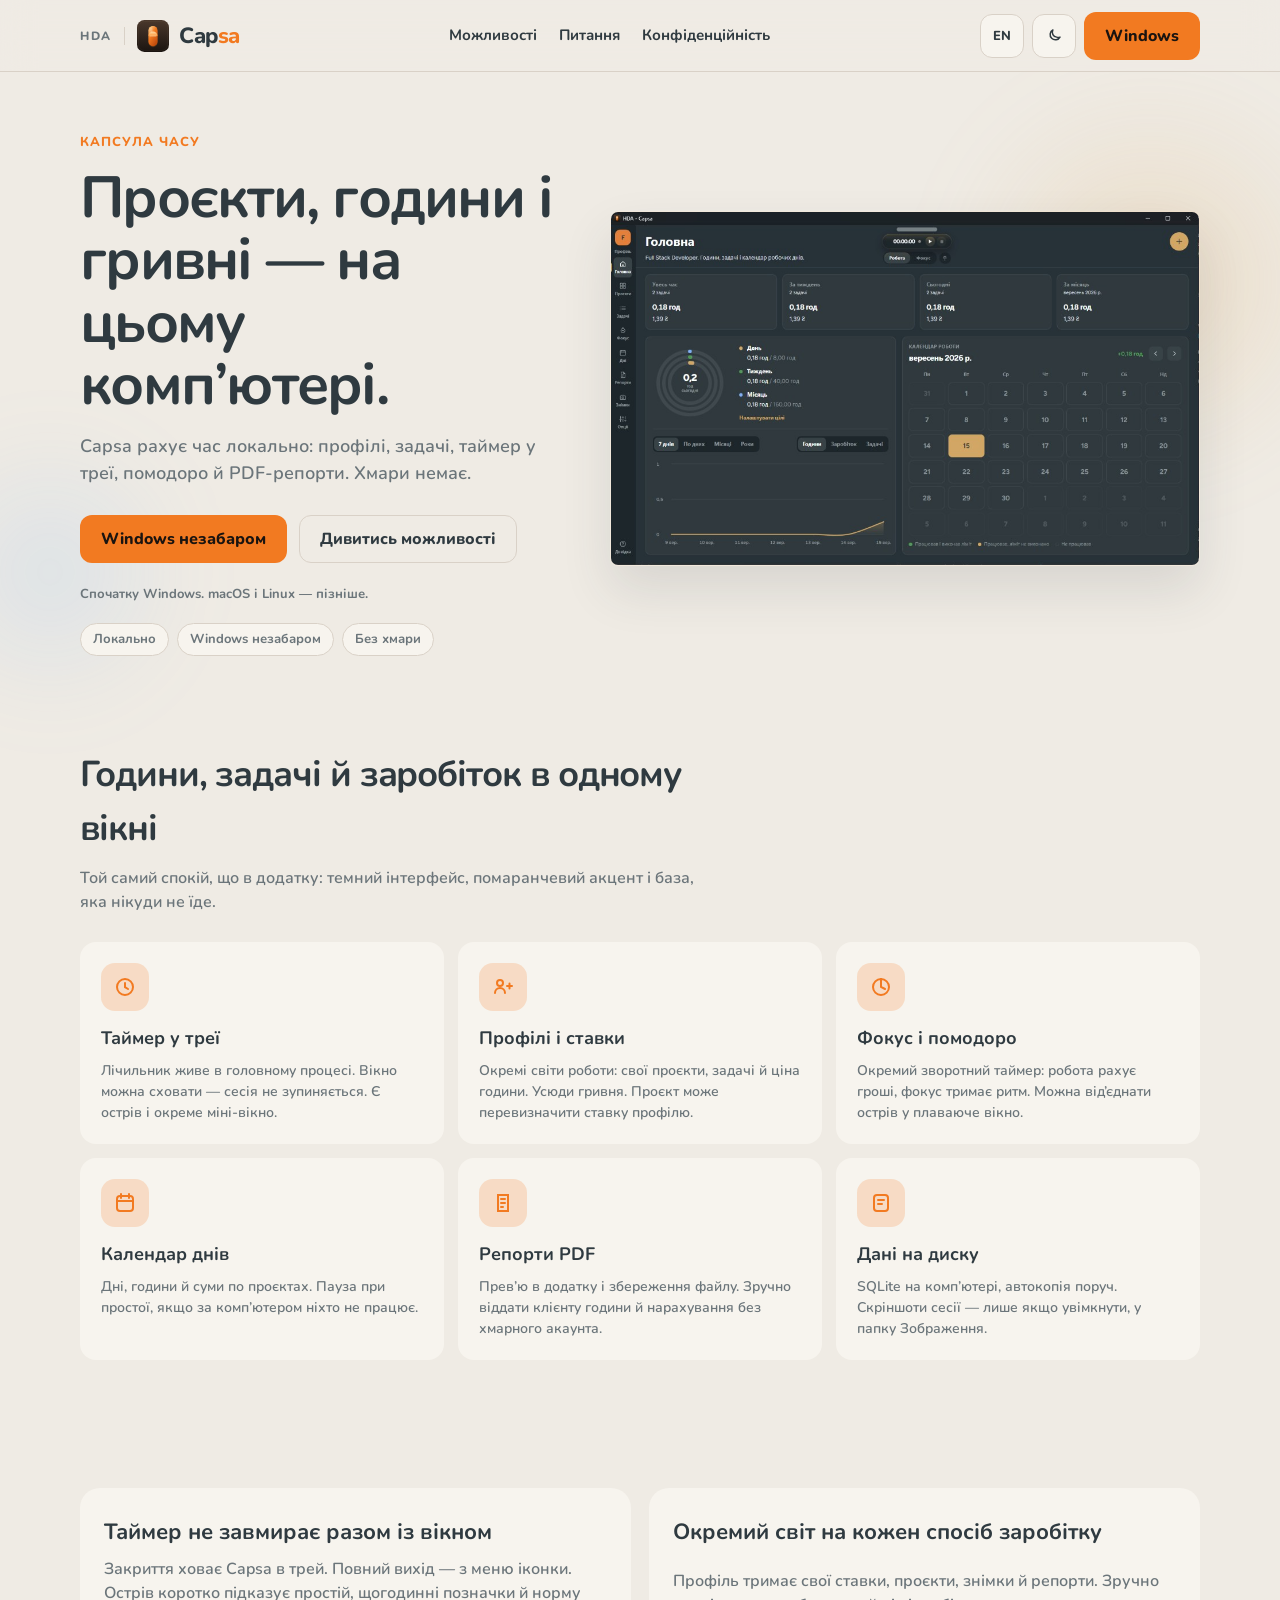
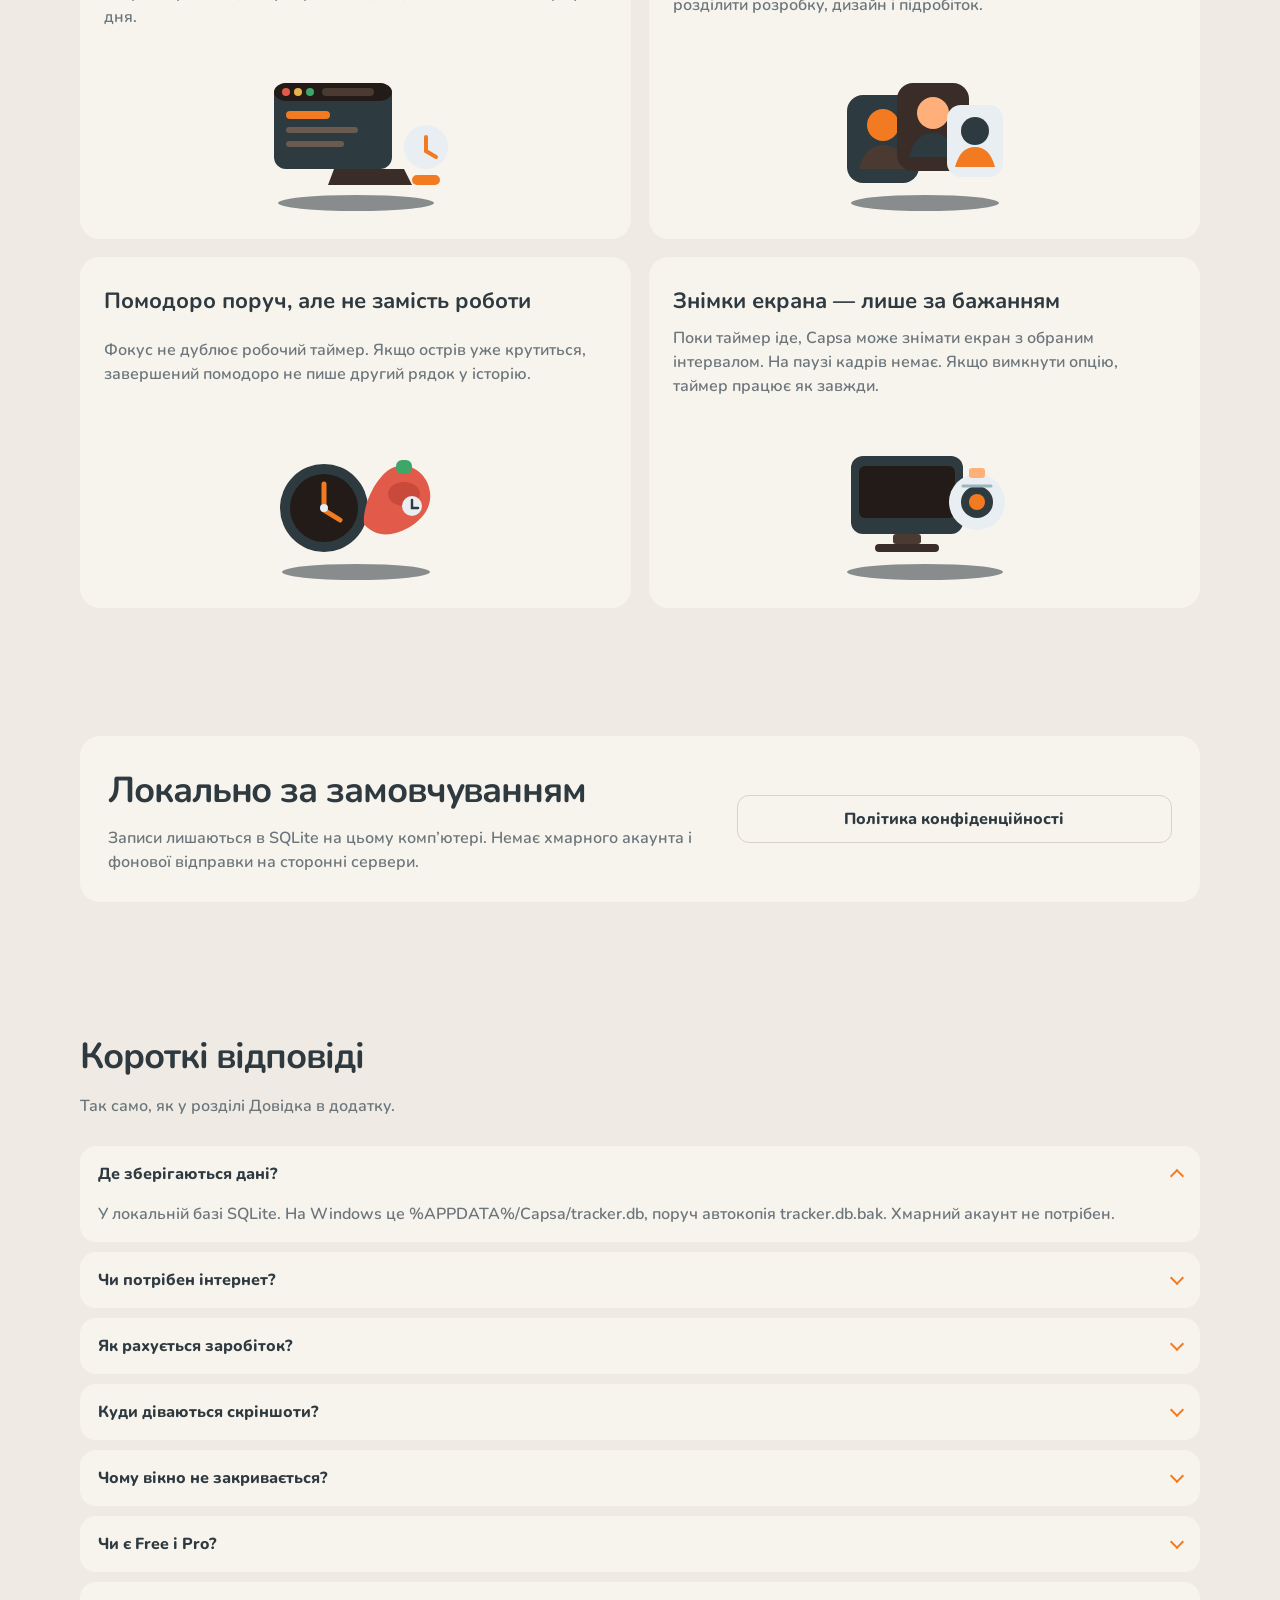
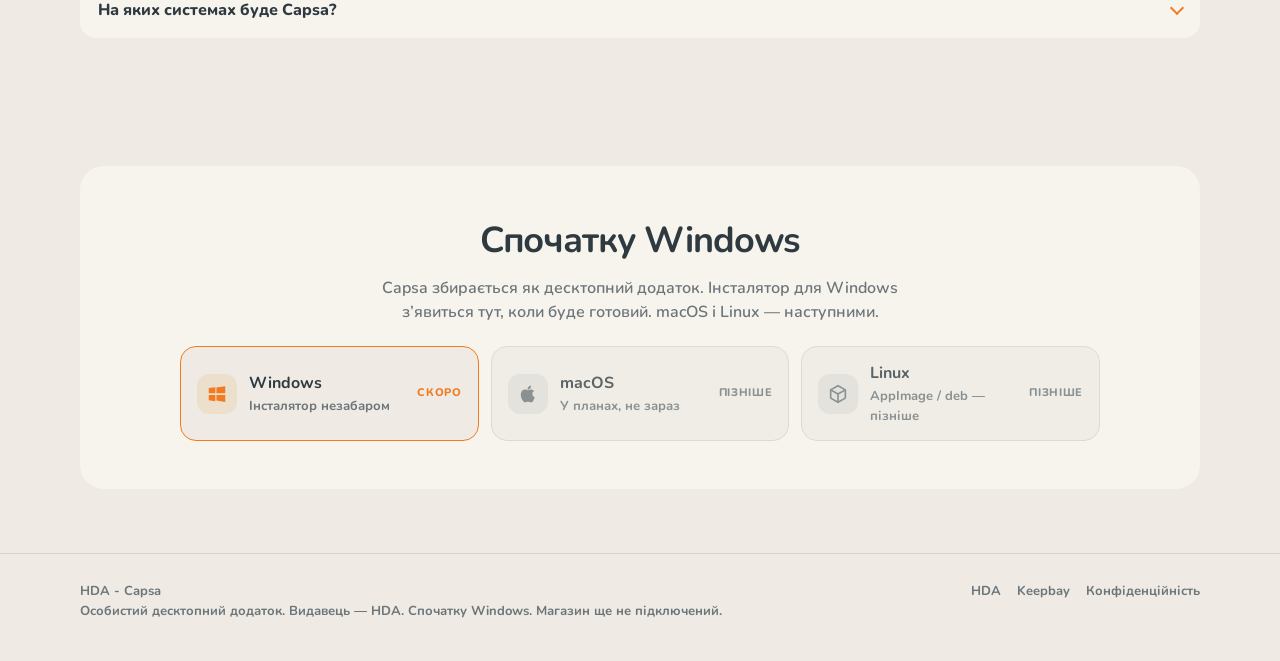
==== capsa/index.html @ 845931ef "first commit" ====
<!DOCTYPE html>
<html lang="uk" data-theme="dark">
  <head>
    <meta charset="utf-8" />
    <meta name="viewport" content="width=device-width, initial-scale=1" />
    <title>Capsa — капсула часу</title>
    <meta
      name="description"
      content="HDA - Capsa — локальний десктопний трекер проєктів, задач і заробітку. Дані лишаються на комп’ютері."
    />
    <meta name="theme-color" content="#253139" />
    <meta property="og:title" content="HDA - Capsa" />
    <meta
      property="og:description"
      content="Капсула часу: години, задачі й заробіток у гривнях. Без хмари."
    />
    <meta property="og:type" content="website" />
    <link rel="icon" href="../assets/capsa-mark.svg" type="image/svg+xml" />
    <link rel="preconnect" href="https://fonts.googleapis.com" />
    <link rel="preconnect" href="https://fonts.gstatic.com" crossorigin />
    <link
      href="https://fonts.googleapis.com/css2?family=Nunito:wght@600;700;800&display=swap"
      rel="stylesheet"
    />
    <link rel="stylesheet" href="../css/style.css" />
  </head>
  <body class="page-v2 page-capsa" data-page="capsa">
    <a class="skip" href="#main">Skip</a>
    <div class="parallax-scene" aria-hidden="true">
      <div class="orb orb-a" data-parallax="0.22"></div>
      <div class="orb orb-b" data-parallax="0.08"></div>
      <div class="orb orb-c" data-parallax="0.32"></div>
    </div>
    <header class="site-header">
      <div class="wrap header-inner">
        <div class="brand-stack">
          <a class="brand-home" href="../index.html">HDA</a>
          <a class="brand" href="index.html" aria-label="Capsa">
            <img src="../assets/capsa-mark.svg" alt="" />
            <span>Cap<span class="bay">sa</span></span>
          </a>
        </div>
        <nav class="nav-links" aria-label="Primary">
          <a href="#features" data-i18n="nav.features">Можливості</a>
          <a href="#faq" data-i18n="nav.faq">Питання</a>
          <a href="privacy.html" data-i18n="nav.privacy">Конфіденційність</a>
        </nav>
        <div class="header-actions">
          <button class="lang-btn" id="lang-toggle" type="button" aria-label="Language">EN</button>
          <button class="icon-btn" id="theme-toggle" type="button" aria-label="Theme"></button>
          <a class="btn btn-gold btn-shine" href="#download" data-i18n="nav.download">Windows</a>
          <button class="menu-btn" id="menu-toggle" type="button" aria-expanded="false" aria-controls="mobile-nav" aria-label="Menu">
            <span class="menu-bars" aria-hidden="true"><span></span><span></span><span></span></span>
          </button>
        </div>
      </div>
    </header>
    <div class="menu-backdrop" id="menu-backdrop"></div>
    <nav class="mobile-nav" id="mobile-nav" aria-hidden="true">
      <a href="../index.html">HDA</a>
      <a href="#features" data-i18n="nav.features">Можливості</a>
      <a href="#faq" data-i18n="nav.faq">Питання</a>
      <a href="privacy.html" data-i18n="nav.privacy">Конфіденційність</a>
      <a class="btn btn-gold" href="#download" data-i18n="nav.download">Windows</a>
    </nav>

    <main id="main">
      <section class="hero">
        <div class="wrap hero-grid">
          <div class="hero-copy hero-enter">
            <p class="eyebrow" data-i18n="hero.eyebrow">Капсула часу</p>
            <h1 data-i18n="hero.title">Проєкти, години і гривні — на цьому комп’ютері.</h1>
            <p class="lead" data-i18n="hero.lead">
              Capsa рахує час локально: профілі, задачі, таймер у треї, помодоро й PDF-репорти. Хмари немає.
            </p>
            <div class="hero-cta">
              <a class="btn btn-gold btn-shine" href="#download" data-i18n="hero.cta">Windows незабаром</a>
              <a class="btn btn-ghost" href="#features" data-i18n="hero.secondary">Дивитись можливості</a>
            </div>
            <p class="hero-note" data-i18n="hero.soon">Спочатку Windows. macOS і Linux — пізніше.</p>
            <div class="pills" data-i18n-list="hero.pills">
              <span class="pill">Локально</span>
              <span class="pill">Windows незабаром</span>
              <span class="pill">Без хмари</span>
            </div>
          </div>

          <div class="desk-stage">
            <img
              class="desk desk-float"
              src="../assets/capsa-home.png"
              alt="Головне вікно HDA - Capsa"
              width="1024"
              height="615"
            />
          </div>
        </div>
      </section>

      <section class="section" id="features">
        <div class="wrap">
          <div class="section-head reveal">
            <h2 data-i18n="features.title">Години, задачі й заробіток в одному вікні</h2>
            <p data-i18n="features.lead">
              Той самий спокій, що в додатку: темний інтерфейс, помаранчевий акцент і база, яка нікуди не їде.
            </p>
          </div>
          <div class="features">
            <article class="feature reveal" style="--d: 0s">
              <div class="icon" aria-hidden="true">
                <svg width="24" height="24" viewBox="0 0 24 24" fill="none">
                  <circle cx="12" cy="12" r="8" stroke="currentColor" stroke-width="2" />
                  <path d="M12 8v4.2L15 14" stroke="currentColor" stroke-width="2" stroke-linecap="round" />
                </svg>
              </div>
              <h3 data-i18n="features.timer.title">Таймер у треї</h3>
              <p data-i18n="features.timer.body">
                Лічильник живе в головному процесі. Вікно можна сховати — сесія не зупиняється. Є острів і окреме міні-вікно.
              </p>
            </article>
            <article class="feature reveal" style="--d: 0.08s">
              <div class="icon" aria-hidden="true">
                <svg width="24" height="24" viewBox="0 0 24 24" fill="none">
                  <circle cx="9" cy="8" r="3" stroke="currentColor" stroke-width="2" />
                  <path d="M4 18a5 5 0 0 1 10 0" stroke="currentColor" stroke-width="2" stroke-linecap="round" />
                  <path d="M16 11h5M18.5 8.5v5" stroke="currentColor" stroke-width="2" stroke-linecap="round" />
                </svg>
              </div>
              <h3 data-i18n="features.profiles.title">Профілі і ставки</h3>
              <p data-i18n="features.profiles.body">
                Окремі світи роботи: свої проєкти, задачі й ціна години. Усюди гривня. Проєкт може перевизначити ставку профілю.
              </p>
            </article>
            <article class="feature reveal" style="--d: 0.16s">
              <div class="icon" aria-hidden="true">
                <svg width="24" height="24" viewBox="0 0 24 24" fill="none">
                  <path d="M12 4v8l4 2" stroke="currentColor" stroke-width="2" stroke-linecap="round" />
                  <circle cx="12" cy="12" r="8" stroke="currentColor" stroke-width="2" />
                </svg>
              </div>
              <h3 data-i18n="features.focus.title">Фокус і помодоро</h3>
              <p data-i18n="features.focus.body">
                Окремий зворотний таймер: робота рахує гроші, фокус тримає ритм. Можна від’єднати острів у плаваюче вікно.
              </p>
            </article>
            <article class="feature reveal" style="--d: 0.24s">
              <div class="icon" aria-hidden="true">
                <svg width="24" height="24" viewBox="0 0 24 24" fill="none">
                  <rect x="4" y="5" width="16" height="15" rx="3" stroke="currentColor" stroke-width="2" />
                  <path d="M8 3v4M16 3v4M4 10h16" stroke="currentColor" stroke-width="2" stroke-linecap="round" />
                </svg>
              </div>
              <h3 data-i18n="features.calendar.title">Календар днів</h3>
              <p data-i18n="features.calendar.body">
                Дні, години й суми по проєктах. Пауза при простої, якщо за комп’ютером ніхто не працює.
              </p>
            </article>
            <article class="feature reveal" style="--d: 0.32s">
              <div class="icon" aria-hidden="true">
                <svg width="24" height="24" viewBox="0 0 24 24" fill="none">
                  <path d="M7 4h10v16H7z" stroke="currentColor" stroke-width="2" />
                  <path d="M10 8h4M10 12h4M10 16h2" stroke="currentColor" stroke-width="2" stroke-linecap="round" />
                </svg>
              </div>
              <h3 data-i18n="features.reports.title">Репорти PDF</h3>
              <p data-i18n="features.reports.body">
                Прев’ю в додатку і збереження файлу. Зручно віддати клієнту години й нарахування без хмарного акаунта.
              </p>
            </article>
            <article class="feature reveal" style="--d: 0.4s">
              <div class="icon" aria-hidden="true">
                <svg width="24" height="24" viewBox="0 0 24 24" fill="none">
                  <rect x="5" y="4" width="14" height="16" rx="3" stroke="currentColor" stroke-width="2" />
                  <path d="M9 9h6M9 13h4" stroke="currentColor" stroke-width="2" stroke-linecap="round" />
                </svg>
              </div>
              <h3 data-i18n="features.data.title">Дані на диску</h3>
              <p data-i18n="features.data.body">
                SQLite на комп’ютері, автокопія поруч. Скріншоти сесії — лише якщо увімкнути, у папку Зображення.
              </p>
            </article>
          </div>
        </div>
      </section>

      <section class="section">
        <div class="wrap story">
          <article class="story-card reveal">
            <h3 data-i18n="story.timerTitle">Таймер не завмирає разом із вікном</h3>
            <p data-i18n="story.timerBody">
              Закриття ховає Capsa в трей. Повний вихід — з меню іконки. Острів коротко підказує простій, щогодинні позначки й норму дня.
            </p>
            <img src="../assets/capsa-story-timer.svg" alt="" />
          </article>
          <article class="story-card reveal" style="--d: 0.1s">
            <h3 data-i18n="story.profileTitle">Окремий світ на кожен спосіб заробітку</h3>
            <p data-i18n="story.profileBody">
              Профіль тримає свої ставки, проєкти, знімки й репорти. Зручно розділити розробку, дизайн і підробіток.
            </p>
            <img src="../assets/capsa-story-profiles.svg" alt="" />
          </article>
          <article class="story-card reveal">
            <h3 data-i18n="story.focusTitle">Помодоро поруч, але не замість роботи</h3>
            <p data-i18n="story.focusBody">
              Фокус не дублює робочий таймер. Якщо острів уже крутиться, завершений помодоро не пише другий рядок у історію.
            </p>
            <img src="../assets/capsa-story-focus.svg" alt="" />
          </article>
          <article class="story-card reveal" style="--d: 0.1s">
            <h3 data-i18n="story.shotTitle">Знімки екрана — лише за бажанням</h3>
            <p data-i18n="story.shotBody">
              Поки таймер іде, Capsa може знімати екран з обраним інтервалом. На паузі кадрів немає. Якщо вимкнути опцію, таймер працює як завжди.
            </p>
            <img src="../assets/capsa-story-shots.svg" alt="" />
          </article>
        </div>
      </section>

      <section class="section">
        <div class="wrap">
          <div class="privacy-strip reveal">
            <div>
              <h2 data-i18n="privacy.title">Локально за замовчуванням</h2>
              <p data-i18n="privacy.body">
                Записи лишаються в SQLite на цьому комп’ютері. Немає хмарного акаунта і фонової відправки на сторонні сервери.
              </p>
            </div>
            <a class="btn btn-ghost" href="privacy.html" data-i18n="privacy.cta">Політика конфіденційності</a>
          </div>
        </div>
      </section>

      <section class="section" id="faq">
        <div class="wrap">
          <div class="section-head reveal">
            <h2 data-i18n="faq.title">Короткі відповіді</h2>
            <p data-i18n="faq.lead">Так само, як у розділі Довідка в додатку.</p>
          </div>
          <div class="faq" data-accordion>
            <div class="acc is-open reveal">
              <button class="acc-btn" type="button" aria-expanded="true">
                <span data-i18n="faq.q1">Де зберігаються дані?</span>
              </button>
              <div class="acc-panel">
                <div class="acc-inner">
                  <p data-i18n="faq.a1">
                    У локальній базі SQLite. На Windows це %APPDATA%/Capsa/tracker.db, поруч автокопія tracker.db.bak. Хмарний акаунт не потрібен.
                  </p>
                </div>
              </div>
            </div>
            <div class="acc reveal" style="--d: 0.05s">
              <button class="acc-btn" type="button" aria-expanded="false">
                <span data-i18n="faq.q2">Чи потрібен інтернет?</span>
              </button>
              <div class="acc-panel">
                <div class="acc-inner">
                  <p data-i18n="faq.a2">Ні. Трекер, таймер, календар і репорти працюють офлайн. Capsa не відправляє записи в мережу.</p>
                </div>
              </div>
            </div>
            <div class="acc reveal" style="--d: 0.1s">
              <button class="acc-btn" type="button" aria-expanded="false">
                <span data-i18n="faq.q3">Як рахується заробіток?</span>
              </button>
              <div class="acc-panel">
                <div class="acc-inner">
                  <p data-i18n="faq.a3">
                    У гривнях за ефективною ставкою проєкту або профілю. Якщо в проєкті ставка порожня, береться профіль.
                  </p>
                </div>
              </div>
            </div>
            <div class="acc reveal" style="--d: 0.15s">
              <button class="acc-btn" type="button" aria-expanded="false">
                <span data-i18n="faq.q4">Куди діваються скріншоти?</span>
              </button>
              <div class="acc-panel">
                <div class="acc-inner">
                  <p data-i18n="faq.a4">
                    Якщо опцію увімкнено — у папку Зображення/HDA - Capsa, підпапки по датах. На паузі знімки не робляться.
                  </p>
                </div>
              </div>
            </div>
            <div class="acc reveal" style="--d: 0.2s">
              <button class="acc-btn" type="button" aria-expanded="false">
                <span data-i18n="faq.q5">Чому вікно не закривається?</span>
              </button>
              <div class="acc-panel">
                <div class="acc-inner">
                  <p data-i18n="faq.a5">Закриття ховає додаток у трей, щоб таймер жив далі. Повний вихід — з меню іконки в треї.</p>
                </div>
              </div>
            </div>
            <div class="acc reveal" style="--d: 0.25s">
              <button class="acc-btn" type="button" aria-expanded="false">
                <span data-i18n="faq.q6">Чи є Free і Pro?</span>
              </button>
              <div class="acc-panel">
                <div class="acc-inner">
                  <p data-i18n="faq.a6">
                    Ні. Немає магазинної підписки й внутрішніх покупок. Capsa — локальний десктопний додаток; платформи з’являться, коли збірка буде готова.
                  </p>
                </div>
              </div>
            </div>
            <div class="acc reveal" style="--d: 0.3s">
              <button class="acc-btn" type="button" aria-expanded="false">
                <span data-i18n="faq.q7">На яких системах буде Capsa?</span>
              </button>
              <div class="acc-panel">
                <div class="acc-inner">
                  <p data-i18n="faq.a7">
                    Збірка вже вміє Windows, macOS і Linux. Публічний реліз — спочатку Windows. macOS і Linux пізніше, без вигаданих посилань на магазини.
                  </p>
                </div>
              </div>
            </div>
          </div>
        </div>
      </section>

      <section class="section" id="download">
        <div class="wrap">
          <div class="cta-band reveal">
            <h2 data-i18n="cta.title">Спочатку Windows</h2>
            <p data-i18n="cta.body">
              Capsa збирається як десктопний додаток. Інсталятор для Windows з’явиться тут, коли буде готовий. macOS і Linux — наступними.
            </p>
            <div class="stores stores-3">
              <article class="store is-soon">
                <div class="store-icon" aria-hidden="true">
                  <svg width="22" height="22" viewBox="0 0 24 24" fill="none">
                    <path d="M3 5.5 10.2 4.6v6.7H3V5.5Zm8.4-.7L21 3.5v7.8h-9.6V4.8ZM3 13.2h7.2V20L3 18.9v-5.7Zm8.4 0H21V20.6l-9.6-1.4v-6Z" fill="currentColor" />
                  </svg>
                </div>
                <div>
                  <h3 data-i18n="stores.win">Windows</h3>
                  <p data-i18n="stores.winMeta">Інсталятор незабаром</p>
                </div>
                <span class="store-badge" data-i18n="stores.winBadge">Скоро</span>
              </article>
              <article class="store is-later">
                <div class="store-icon" aria-hidden="true">
                  <svg width="22" height="22" viewBox="0 0 24 24" fill="none">
                    <path d="M16.6 12.4c0-2.3 1.9-3.4 2-3.5-1.1-1.6-2.8-1.8-3.4-1.8-1.4-.2-2.8.9-3.5.9s-1.8-.8-3-.8c-1.5 0-3 .9-3.8 2.3-1.6 2.8-.4 7 1.2 9.3.8 1.1 1.7 2.3 2.9 2.3 1.2 0 1.6-.7 3-.7s1.8.7 3 .7 2-.1 2.9-2.3c.7-1 1.2-2 1.5-3.1-3.5-1.3-2.8-6-1.8-6.3Z" fill="currentColor" />
                    <path d="M14.4 5.8c.6-.8 1.1-1.9.9-3-1 .1-2.1.7-2.8 1.5-.6.7-1.2 1.9-1 2.9 1.1.1 2.2-.6 2.9-1.4Z" fill="currentColor" />
                  </svg>
                </div>
                <div>
                  <h3 data-i18n="stores.mac">macOS</h3>
                  <p data-i18n="stores.macMeta">У планах, не зараз</p>
                </div>
                <span class="store-badge" data-i18n="stores.macBadge">Пізніше</span>
              </article>
              <article class="store is-later">
                <div class="store-icon" aria-hidden="true">
                  <svg width="22" height="22" viewBox="0 0 24 24" fill="none">
                    <path d="M12 3 4 7.5v9L12 21l8-4.5v-9L12 3Z" stroke="currentColor" stroke-width="1.8" />
                    <path d="M12 12 4 7.5M12 12v9M12 12l8-4.5" stroke="currentColor" stroke-width="1.8" />
                  </svg>
                </div>
                <div>
                  <h3 data-i18n="stores.linux">Linux</h3>
                  <p data-i18n="stores.linuxMeta">AppImage / deb — пізніше</p>
                </div>
                <span class="store-badge" data-i18n="stores.linuxBadge">Пізніше</span>
              </article>
            </div>
          </div>
        </div>
      </section>
    </main>

    <footer class="site-footer">
      <div class="wrap footer-inner">
        <div>
          <strong data-i18n="footer.copy">HDA - Capsa</strong>
          <div data-i18n="footer.note">Особистий десктопний додаток. Видавець — HDA. Спочатку Windows. Магазин ще не підключений.</div>
        </div>
        <div class="footer-links">
          <a href="../index.html">HDA</a>
          <a href="../keepbay/index.html">Keepbay</a>
          <a href="privacy.html" data-i18n="nav.privacy">Конфіденційність</a>
        </div>
      </div>
    </footer>
    <script src="../js/main.js"></script>
  </body>
</html>
---- css/style.css ----
:root {
  --gold: #daa559;
  --gold-soft: #e9b972;
  --on-gold: #2f3a40;
  --good: #2e9b4f;
  --alert: #ff6565;
  --muted: #8b989e;
  --hint: #9aa7ad;
  --border: #3a4a51;
  --scaffold: #253139;
  --card: #2d3a3f;
  --on-surface: #fcffff;
  --nav: #2d3a3f;
  --overlay: rgba(27, 38, 44, 0.72);
  --shadow: 0 24px 60px rgba(0, 0, 0, 0.28);
  --phone-bezel: #1b262c;
  --radius-sm: 8px;
  --radius: 12px;
  --radius-lg: 16px;
  --radius-xl: 21px;
  --max: 1120px;
  --header-h: 72px;
  color-scheme: dark;
}

html[data-theme="light"] {
  --muted: #6b757a;
  --hint: #6b757a;
  --border: #d9d1c7;
  --scaffold: #efebe4;
  --card: #f7f4ee;
  --on-surface: #2f3a40;
  --nav: #f7f4ee;
  --overlay: rgba(239, 235, 228, 0.82);
  --shadow: 0 24px 50px rgba(47, 58, 64, 0.12);
  --phone-bezel: #2f3a40;
  color-scheme: light;
}

*,
*::before,
*::after {
  box-sizing: border-box;
}

html {
  scroll-behavior: smooth;
  overflow-x: clip;
  overflow-y: auto;
}

body {
  margin: 0;
  font-family: Nunito, system-ui, sans-serif;
  background: var(--scaffold);
  color: var(--on-surface);
  line-height: 1.5;
  min-height: 100vh;
  overflow: visible;
}

img,
svg {
  max-width: 100%;
  display: block;
}

a {
  color: inherit;
  text-decoration: none;
}

button,
.btn {
  font-family: inherit;
}

.skip {
  position: absolute;
  left: -999px;
  top: 0;
  background: var(--gold);
  color: var(--on-gold);
  padding: 8px 12px;
  z-index: 100;
}

.skip:focus {
  left: 12px;
  top: 12px;
}

.wrap {
  width: min(100% - 40px, var(--max));
  margin-inline: auto;
}

.site-header {
  position: sticky;
  top: 0;
  z-index: 40;
  height: var(--header-h);
  backdrop-filter: blur(16px);
  background: var(--overlay);
  border-bottom: 1px solid var(--border);
}

.header-inner {
  height: 100%;
  display: flex;
  align-items: center;
  justify-content: space-between;
  gap: 16px;
}

.brand {
  display: flex;
  align-items: center;
  gap: 10px;
  font-size: 22px;
  font-weight: 800;
  letter-spacing: -0.02em;
  line-height: 1;
}

.brand img {
  width: 32px;
  height: 32px;
}

.brand .bay {
  color: var(--gold);
}

.brand-stack {
  display: flex;
  align-items: center;
  gap: 12px;
  min-width: 0;
}

.brand-home {
  flex-shrink: 0;
  font-size: 12px;
  font-weight: 800;
  letter-spacing: 0.14em;
  text-transform: uppercase;
  color: var(--muted);
  padding-right: 12px;
  border-right: 1px solid var(--border);
}

.brand-home:hover {
  color: var(--gold);
}

.nav-links {
  display: flex;
  align-items: center;
  gap: 22px;
  font-weight: 700;
  font-size: 15px;
}

.nav-links a:hover {
  color: var(--gold);
}

.header-actions {
  display: flex;
  align-items: center;
  gap: 8px;
}

.icon-btn,
.lang-btn {
  width: 44px;
  height: 44px;
  border: 1px solid var(--border);
  background: var(--card);
  color: var(--on-surface);
  border-radius: var(--radius);
  cursor: pointer;
  display: grid;
  place-items: center;
  font-weight: 800;
  font-size: 13px;
}

.icon-btn:hover,
.lang-btn:hover,
.menu-btn:hover,
.icon-btn:focus-visible,
.lang-btn:focus-visible,
.menu-btn:focus-visible,
.btn:focus-visible,
.nav-links a:focus-visible {
  border-color: var(--gold);
  outline: 2px solid var(--gold);
  outline-offset: 2px;
}

.menu-btn {
  display: none;
  width: 44px;
  height: 44px;
  border: 1px solid var(--border);
  background: var(--card);
  color: var(--on-surface);
  border-radius: var(--radius);
  cursor: pointer;
  position: relative;
}

.menu-bars {
  width: 18px;
  height: 14px;
  position: relative;
  display: block;
}

.menu-bars span {
  position: absolute;
  left: 0;
  width: 18px;
  height: 2px;
  border-radius: 99px;
  background: currentColor;
  transition: transform 0.28s cubic-bezier(0.22, 1, 0.36, 1), top 0.28s cubic-bezier(0.22, 1, 0.36, 1), opacity 0.18s ease;
}

.menu-bars span:nth-child(1) { top: 1px; }
.menu-bars span:nth-child(2) { top: 6px; }
.menu-bars span:nth-child(3) { top: 11px; }

html.menu-open .menu-bars span:nth-child(1) {
  top: 6px;
  transform: rotate(45deg);
}

html.menu-open .menu-bars span:nth-child(2) {
  opacity: 0;
}

html.menu-open .menu-bars span:nth-child(3) {
  top: 6px;
  transform: rotate(-45deg);
}

.btn {
  display: inline-flex;
  align-items: center;
  justify-content: center;
  min-height: 48px;
  padding: 0 20px;
  border-radius: var(--radius);
  font-weight: 800;
  font-size: 16px;
  border: 1px solid transparent;
  cursor: pointer;
  transition: transform 0.15s ease, background 0.15s ease, opacity 0.15s ease;
}

.btn:hover {
  transform: translateY(-1px);
}

.btn-gold {
  background: var(--gold);
  color: var(--on-gold);
}

.btn-gold:hover {
  background: var(--gold-soft);
}

.btn-ghost {
  background: transparent;
  color: var(--on-surface);
  border-color: var(--border);
}

.btn-ghost:hover {
  border-color: var(--gold);
}

.btn:disabled,
.btn.is-disabled {
  opacity: 0.55;
  pointer-events: none;
  transform: none;
}

.hero {
  padding: 48px 0 28px;
}

.hero-grid {
  display: grid;
  grid-template-columns: 1.05fr 0.95fr;
  gap: 48px;
  align-items: center;
}

.eyebrow {
  display: inline-flex;
  align-items: center;
  gap: 8px;
  color: var(--gold);
  font-weight: 800;
  font-size: 13px;
  letter-spacing: 0.08em;
  text-transform: uppercase;
  margin-bottom: 14px;
}

.hero h1 {
  margin: 0 0 16px;
  font-size: clamp(36px, 5vw, 58px);
  line-height: 1.08;
  letter-spacing: -0.03em;
}

.lead {
  margin: 0 0 28px;
  font-size: 18px;
  font-weight: 600;
  color: var(--muted);
  max-width: 36rem;
}

.hero-cta {
  display: flex;
  flex-wrap: wrap;
  gap: 12px;
  margin-bottom: 22px;
}

.hero-note {
  font-size: 13px;
  font-weight: 700;
  color: var(--muted);
}

.pills {
  display: flex;
  flex-wrap: wrap;
  gap: 8px;
  margin-top: 18px;
}

.pill {
  background: var(--card);
  border: 1px solid var(--border);
  border-radius: 999px;
  padding: 6px 12px;
  font-size: 13px;
  font-weight: 700;
  color: var(--muted);
}

.phone-stage {
  display: flex;
  flex-direction: column;
  align-items: center;
  justify-content: center;
  gap: 16px;
  min-height: 660px;
  touch-action: pan-y;
}

.phone {
  width: 300px;
  height: 640px;
  background: linear-gradient(180deg, #2c3036 0%, #16191d 100%);
  border-radius: 28px;
  padding: 6px;
  box-shadow: var(--shadow), inset 0 0 0 1px rgba(255, 255, 255, 0.08);
  position: relative;
}

.phone-cam,
.phone-btn,
.phone-port {
  position: absolute;
  pointer-events: none;
}

.phone-cam {
  top: 12px;
  left: 50%;
  width: 10px;
  height: 10px;
  transform: translateX(-50%);
  background: radial-gradient(circle at 35% 30%, #2a3340 0 28%, #0a0c0e 40%);
  border: 1px solid #4a525a;
  border-radius: 50%;
  z-index: 3;
  box-shadow: 0 0 0 2px #12151a, inset 0 0 0 1.5px #1b2228;
}

.phone-vol {
  left: -3px;
  top: 112px;
  width: 3px;
  height: 54px;
  background: #3c4248;
  border-radius: 2px 0 0 2px;
}

.phone-power {
  right: -3px;
  top: 150px;
  width: 3px;
  height: 34px;
  background: #3c4248;
  border-radius: 0 2px 2px 0;
}

.phone-port {
  bottom: 2px;
  left: 50%;
  width: 26px;
  height: 3px;
  transform: translateX(-50%);
  background: #0b0d0f;
  border-radius: 2px;
}

.phone-screen {
  height: 100%;
  background: var(--scaffold);
  border-radius: 22px;
  overflow: clip;
  display: flex;
  flex-direction: column;
}

.phone[data-device="ios"] {
  border-radius: 42px;
  padding: 10px;
  background: #1b1f24;
  box-shadow: var(--shadow), inset 0 0 0 1px rgba(255, 255, 255, 0.1);
}

.phone[data-device="ios"] .phone-screen {
  border-radius: 34px;
}

.phone[data-device="ios"] .phone-cam {
  top: 14px;
  width: 76px;
  height: 22px;
  border-radius: 14px;
  background: #050607;
  border: 0;
  box-shadow: inset 0 0 0 1px #11161a;
}

.phone[data-device="ios"] .phone-vol {
  top: 118px;
  height: 70px;
}

.phone[data-device="ios"] .phone-power {
  top: 168px;
  height: 42px;
}

.phone[data-device="ios"] .phone-port {
  display: none;
}

.phone[data-device="ios"] .mock-appbar,
.phone[data-device="ios"] .mock-topbar {
  padding-top: 30px;
}

.device-switch {
  display: flex;
  gap: 4px;
  padding: 4px;
  background: var(--card);
  border: 1px solid var(--border);
  border-radius: 999px;
}

.device-switch button {
  appearance: none;
  border: 0;
  background: transparent;
  color: var(--muted);
  font: inherit;
  font-size: 12px;
  font-weight: 800;
  padding: 6px 12px;
  border-radius: 999px;
  cursor: pointer;
}

.device-switch button.is-on {
  background: var(--scaffold);
  color: var(--on-surface);
}

.device-switch button:disabled {
  cursor: not-allowed;
  opacity: 0.58;
}

.device-switch button small {
  margin-left: 6px;
  font-size: 9px;
  font-weight: 800;
  letter-spacing: 0.05em;
  text-transform: uppercase;
  color: var(--muted);
}

.device-switch button:not(:disabled) small {
  display: none;
}

.phone-slideshow .phone-screen {
  position: relative;
  display: block;
  color: var(--on-surface);
}

.phone-slide {
  position: absolute;
  inset: 0;
  display: flex;
  flex-direction: column;
  background: var(--scaffold);
  opacity: 0;
  transition: opacity 0.7s ease;
  pointer-events: none;
}

.phone-slide.is-active {
  opacity: 1;
  z-index: 1;
  pointer-events: auto;
}

@media (prefers-reduced-motion: reduce) {
  .phone-slide {
    transition: none;
  }
}

.mock-photo {
  background: #1b262c;
}

html[data-theme="light"] .mock-photo {
  background: #d9d1c7;
}

.mock-topbar {
  display: flex;
  align-items: center;
  gap: 8px;
  padding: 22px 12px 8px;
  min-height: 52px;
}

.mock-topbar strong {
  flex: 1;
  font-size: 16px;
  font-weight: 800;
}

.mock-tools {
  display: flex;
  gap: 6px;
}

.mock-tool {
  width: 32px;
  height: 32px;
  border-radius: 10px;
  background: var(--card);
  color: var(--gold);
  display: grid;
  place-items: center;
  flex-shrink: 0;
}

.mock-tool svg {
  width: 16px;
  height: 16px;
}

.g-card {
  background: var(--card);
  border-radius: 16px;
  padding: 10px;
  margin-bottom: 8px;
  border: 1px solid transparent;
}

.g-card.is-on {
  border-color: var(--gold);
}

.g-head {
  display: flex;
  align-items: center;
  gap: 8px;
}

.g-ico {
  width: 36px;
  height: 36px;
  border-radius: 12px;
  background: rgba(218, 165, 89, 0.16);
  color: var(--gold);
  display: grid;
  place-items: center;
  flex-shrink: 0;
}

.g-ico svg {
  width: 20px;
  height: 20px;
}

.g-thumb {
  width: 44px;
  height: 36px;
  border-radius: 8px;
  object-fit: cover;
  flex-shrink: 0;
}

.g-head b {
  display: block;
  font-size: 12px;
  font-weight: 800;
}

.g-meta {
  display: flex;
  align-items: center;
  gap: 6px;
  margin-top: 2px;
  color: var(--muted);
  font-size: 10px;
  font-weight: 700;
}

.g-chip {
  padding: 2px 7px;
  border-radius: 99px;
  font-size: 9px;
  font-weight: 800;
}

.g-chip.escooter {
  background: rgba(46, 155, 79, 0.18);
  color: #4caf7a;
}

.g-chip.bicycle {
  background: rgba(46, 155, 79, 0.18);
  color: #4caf7a;
}

.g-chip.car {
  background: rgba(218, 165, 89, 0.2);
  color: var(--gold);
}

.g-chip.scooter {
  background: rgba(232, 140, 48, 0.2);
  color: #e08c38;
}

.g-check {
  margin-left: auto;
  width: 18px;
  height: 18px;
  border-radius: 50%;
  border: 1.6px solid var(--gold);
  color: var(--gold);
  display: grid;
  place-items: center;
  font-size: 10px;
}

.g-plate {
  margin: 4px 0 0 44px;
  color: var(--gold);
  font-size: 11px;
  font-weight: 800;
}

.g-stats {
  display: grid;
  grid-template-columns: 1fr 1fr;
  gap: 6px;
  margin-top: 8px;
}

.g-stat {
  background: rgba(0, 0, 0, 0.12);
  border-radius: 12px;
  padding: 6px 8px;
}

html[data-theme="light"] .g-stat {
  background: rgba(47, 58, 64, 0.06);
}

.g-stat span {
  display: block;
  color: var(--muted);
  font-size: 9px;
  font-weight: 700;
}

.g-stat b {
  display: block;
  margin-top: 2px;
  font-size: 11px;
}

.act-search {
  display: flex;
  align-items: center;
  gap: 8px;
  margin-bottom: 8px;
}

.act-field {
  flex: 1;
  height: 34px;
  border-radius: 12px;
  background: var(--card);
  color: var(--muted);
  display: flex;
  align-items: center;
  gap: 8px;
  padding: 0 10px;
  font-size: 12px;
  font-weight: 700;
}

.act-chips {
  display: flex;
  gap: 6px;
  overflow: clip;
  margin-bottom: 8px;
}

.act-chip {
  flex: 0 0 auto;
  display: inline-flex;
  align-items: center;
  gap: 5px;
  height: 28px;
  padding: 0 9px;
  border-radius: 10px;
  background: var(--card);
  font-size: 10px;
  font-weight: 800;
  color: var(--muted);
}

.act-chip.is-on {
  color: var(--on-surface);
  background: #3a494f;
}

html[data-theme="light"] .act-chip.is-on {
  background: #e4ddd3;
}

.act-card {
  background: var(--card);
  border-radius: 16px;
  padding: 9px 10px;
  margin-bottom: 7px;
  display: grid;
  grid-template-columns: 28px 1fr auto;
  gap: 8px;
  align-items: start;
}

.act-ico {
  width: 28px;
  height: 28px;
  border-radius: 9px;
  display: grid;
  place-items: center;
}

.act-ico.wash {
  background: rgba(80, 180, 190, 0.2);
  color: #5ec4c8;
}

.act-ico.park {
  background: rgba(46, 155, 79, 0.18);
  color: #4caf7a;
}

.act-ico.bolt {
  background: rgba(232, 140, 48, 0.2);
  color: #e08c38;
}

.act-card strong {
  display: block;
  font-size: 12px;
}

.act-tags {
  display: flex;
  gap: 6px;
  margin-top: 3px;
}

.act-tag {
  font-size: 9px;
  font-weight: 800;
  color: var(--muted);
}

.act-tag.ok {
  color: #4caf7a;
}

.act-cost {
  color: var(--gold);
  font-size: 12px;
  font-weight: 800;
  text-align: right;
}

.act-when {
  display: block;
  margin-top: 4px;
  color: var(--muted);
  font-size: 9px;
  font-weight: 700;
}

.act-fab {
  position: absolute;
  right: 14px;
  bottom: 78px;
  height: 36px;
  padding: 0 12px;
  border-radius: 18px;
  background: var(--gold);
  color: var(--on-gold);
  font-size: 11px;
  font-weight: 800;
  display: inline-flex;
  align-items: center;
  gap: 5px;
  z-index: 2;
}

.mock-map {
  flex: 1;
  position: relative;
  margin: 0 0 4px;
  overflow: clip;
  background:
    radial-gradient(circle at 28% 42%, #cbb98a 0 9%, transparent 10%),
    radial-gradient(circle at 62% 58%, #b7c48a 0 14%, transparent 15%),
    linear-gradient(160deg, #8a9a68 0%, #6f7f52 48%, #8b7a55 100%);
}

html[data-theme="light"] .mock-map {
  background:
    radial-gradient(circle at 28% 42%, #efe3b8 0 9%, transparent 10%),
    radial-gradient(circle at 62% 58%, #d7e4a8 0 14%, transparent 15%),
    linear-gradient(160deg, #d5e0b4 0%, #b7c78a 48%, #d8c49a 100%);
}

.map-roads {
  position: absolute;
  inset: 0;
  background:
    linear-gradient(110deg, transparent 42%, rgba(210, 120, 90, 0.7) 42.6% 44%, transparent 44.6%),
    linear-gradient(18deg, transparent 58%, rgba(210, 120, 90, 0.55) 58.5% 60%, transparent 60.5%);
}

.map-label {
  position: absolute;
  font-size: 10px;
  font-weight: 800;
  color: rgba(255, 255, 255, 0.82);
  text-shadow: 0 1px 2px rgba(0, 0, 0, 0.35);
}

html[data-theme="light"] .map-label {
  color: #3d4a32;
  text-shadow: none;
}

.map-pin {
  position: absolute;
  width: 28px;
  height: 28px;
  border-radius: 10px;
  color: #fff;
  display: grid;
  place-items: center;
  box-shadow: 0 6px 14px rgba(0, 0, 0, 0.22);
}

.map-pin svg {
  width: 14px;
  height: 14px;
}

.map-dot {
  position: absolute;
  width: 12px;
  height: 12px;
  border-radius: 50%;
  background: #3d7eff;
  border: 2px solid #fff;
  box-shadow: 0 0 0 6px rgba(61, 126, 255, 0.25);
}

.map-side {
  position: absolute;
  right: 10px;
  display: grid;
  gap: 8px;
}

.map-side.top {
  top: 10px;
}

.map-side.mid {
  top: 46%;
}

.map-round {
  width: 32px;
  height: 32px;
  border-radius: 50%;
  background: var(--card);
  color: var(--on-surface);
  display: grid;
  place-items: center;
  box-shadow: 0 8px 18px rgba(0, 0, 0, 0.18);
}

.map-round.is-on {
  outline: 2px solid var(--gold);
}

.map-round svg {
  width: 15px;
  height: 15px;
}

.set-user {
  display: flex;
  align-items: center;
  gap: 10px;
  background: var(--card);
  border-radius: 16px;
  padding: 10px;
  margin-bottom: 8px;
}

.set-ava {
  width: 36px;
  height: 36px;
  border-radius: 50%;
  background: #d9c6ea;
  color: #5b4670;
  display: grid;
  place-items: center;
  font-size: 16px;
  font-weight: 800;
}

.set-user b {
  display: block;
  font-size: 13px;
}

.pro-badge {
  display: inline-block;
  margin-top: 3px;
  padding: 1px 7px;
  border-radius: 99px;
  border: 1px solid var(--gold);
  color: var(--gold);
  font-size: 8px;
  font-weight: 800;
  letter-spacing: 0.04em;
}

.set-row {
  display: flex;
  align-items: center;
  gap: 8px;
  background: var(--card);
  border-radius: 14px;
  padding: 9px 10px;
  margin-bottom: 6px;
  font-size: 12px;
  font-weight: 800;
}

.set-ico {
  width: 22px;
  color: var(--gold);
  display: grid;
  place-items: center;
}

.set-ico svg {
  width: 16px;
  height: 16px;
}

.set-toggle {
  margin-left: auto;
  width: 34px;
  height: 20px;
  border-radius: 99px;
  background: var(--gold);
  position: relative;
}

.set-toggle::after {
  content: "";
  position: absolute;
  top: 2px;
  right: 2px;
  width: 16px;
  height: 16px;
  border-radius: 50%;
  background: #fff;
}

.phone-slide .mock-scroll {
  min-height: 0;
}

.phone-slide .mock-nav {
  flex-shrink: 0;
}

.mock-topbar .act-search-bar {
  flex: 1;
  margin: 0;
}

.map-label.city { left: 18%; top: 28%; }
.map-pin.p1 { left: 48%; top: 34%; background: #e07a3a; }
.map-pin.p2 { left: 62%; top: 38%; background: #4aa0d8; }
.map-pin.p3 { left: 44%; top: 48%; background: #e0b03a; }
.map-pin.p4 { left: 58%; top: 54%; background: #e07a3a; }
.map-pin.p5 { left: 38%; top: 58%; background: #3db56a; }
.map-pin.p6 { left: 52%; top: 62%; background: #9b5ed4; }
.map-dot.me { left: 46%; top: 66%; }

.pro-badge.end {
  margin-left: auto;
  margin-top: 0;
}

.set-grow {
  flex: 1;
  min-width: 0;
  line-height: 1.25;
}

.mock-appbar {
  display: flex;
  align-items: center;
  gap: 8px;
  padding: 20px 12px 8px;
  font-weight: 800;
}

.mock-avatar {
  width: 34px;
  height: 34px;
  border-radius: 50%;
  object-fit: cover;
  flex-shrink: 0;
  background: var(--card);
}

.mock-switcher {
  flex: 1;
  min-width: 0;
}

.mock-switcher strong {
  display: block;
  font-size: 13px;
  line-height: 1.15;
}

.mock-switcher small {
  display: block;
  color: var(--muted);
  font-size: 10px;
  font-weight: 700;
}

.mock-chevron {
  color: var(--muted);
  font-size: 11px;
  padding-right: 2px;
}

.mock-bell {
  width: 34px;
  height: 34px;
  border-radius: 11px;
  background: var(--card);
  display: grid;
  place-items: center;
  flex-shrink: 0;
}

.mock-scroll {
  flex: 1;
  overflow: clip;
  padding: 0 12px 4px;
}

.mock-photo {
  border-radius: 16px;
  overflow: hidden;
  aspect-ratio: 1.72;
  background: #1b262c;
}

.mock-photo img {
  width: 100%;
  height: 100%;
  object-fit: cover;
  display: block;
}

.mock-segment {
  display: flex;
  justify-content: center;
  gap: 8px;
  margin: 8px 0 2px;
}

.mock-seg {
  display: inline-flex;
  align-items: center;
  gap: 5px;
  padding: 4px 9px;
  border-radius: 20px;
  font-size: 10px;
  font-weight: 800;
  color: var(--muted);
}

.mock-seg i {
  width: 6px;
  height: 6px;
  border-radius: 99px;
  background: #bdbdbd;
  display: block;
}

.mock-seg.on {
  background: rgba(218, 165, 89, 0.18);
  color: var(--gold);
}

.mock-seg.on i {
  width: 11px;
  height: 6px;
  background: var(--gold);
}

.mock-seg b {
  font-weight: 800;
}

.mock-name {
  text-align: center;
  margin: 2px 0 8px;
}

.mock-name strong {
  display: block;
  font-size: 15px;
}

.mock-name span {
  color: var(--gold);
  font-weight: 800;
  font-size: 13px;
}

.mock-badges {
  display: grid;
  grid-template-columns: 1fr 1fr;
  gap: 8px;
  margin-bottom: 10px;
}

.mock-badge,
.mock-row {
  background: var(--card);
  border-radius: 14px;
}

.mock-badge {
  padding: 8px 10px;
}

.mock-badge .lbl {
  display: block;
  color: var(--muted);
  font-size: 10px;
  font-weight: 700;
}

.mock-val {
  display: flex;
  align-items: center;
  gap: 6px;
  margin-top: 5px;
  font-size: 12px;
  font-weight: 800;
}

.mock-val img,
.mock-val svg {
  width: 15px;
  height: 15px;
  flex-shrink: 0;
}

.mock-h {
  margin: 0 2px 6px;
  font-size: 14px;
  font-weight: 800;
}

.mock-row {
  display: flex;
  align-items: center;
  gap: 8px;
  padding: 8px 10px;
  margin-bottom: 7px;
}

.mock-icon {
  width: 32px;
  height: 32px;
  border-radius: 10px;
  background: rgba(218, 165, 89, 0.2);
  color: var(--gold);
  display: grid;
  place-items: center;
  flex-shrink: 0;
}

.mock-row strong {
  display: block;
  font-size: 12px;
}

.mock-row > div span {
  color: var(--muted);
  font-size: 10px;
  font-weight: 700;
}

.mock-go {
  margin-left: auto;
  color: var(--muted);
  opacity: 0.55;
  font-size: 18px;
  line-height: 1;
}

.mock-nav {
  margin: 4px 12px 12px;
  height: 56px;
  background: var(--card);
  border: 1px solid var(--border);
  border-radius: 21px;
  display: grid;
  grid-template-columns: repeat(5, 1fr);
  align-items: center;
  justify-items: center;
  color: rgba(252, 255, 255, 0.38);
}

html[data-theme="light"] .mock-nav {
  color: rgba(47, 58, 64, 0.38);
}

.mock-nav .nav-ico {
  width: 24px;
  height: 24px;
  display: block;
  background: currentColor;
  -webkit-mask: var(--nav-ico) center / contain no-repeat;
  mask: var(--nav-ico) center / contain no-repeat;
}

.mock-nav .nav-home {
  --nav-ico: url("../assets/nav/dashboard.svg");
}

.mock-nav .on .nav-home {
  --nav-ico: url("../assets/nav/dashboard-fill.svg");
}

.mock-nav .nav-garage {
  --nav-ico: url("../assets/nav/garage-icon.svg");
}

.mock-nav .on .nav-garage {
  --nav-ico: url("../assets/nav/garage-icon-active.svg");
}

.mock-nav .nav-actions {
  --nav-ico: url("../assets/nav/repair.svg");
}

.mock-nav .on .nav-actions {
  --nav-ico: url("../assets/nav/repair-fill.svg");
}

.mock-nav .nav-map {
  --nav-ico: url("../assets/nav/map-4.svg");
}

.mock-nav .on .nav-map {
  --nav-ico: url("../assets/nav/map-4-active.svg");
}

.mock-nav .nav-settings {
  --nav-ico: url("../assets/nav/settings-new.svg");
}

.mock-nav .on {
  color: var(--gold);
}

.mock-nav .dot {
  position: relative;
}

.mock-nav .dot::after {
  content: "";
  position: absolute;
  top: -1px;
  right: -2px;
  width: 6px;
  height: 6px;
  background: #ff3b30;
  border-radius: 50%;
}

.section {
  padding: 64px 0;
}

.section-head {
  max-width: 640px;
  margin-bottom: 28px;
}

.section h2 {
  margin: 0 0 10px;
  font-size: clamp(26px, 3.2vw, 36px);
  letter-spacing: -0.03em;
}

.section-head p {
  margin: 0;
  color: var(--muted);
  font-weight: 600;
}

.features {
  display: grid;
  grid-template-columns: repeat(3, 1fr);
  gap: 14px;
}

.feature {
  background: var(--card);
  border-radius: var(--radius-lg);
  padding: 20px;
  min-height: 180px;
  border: 1px solid transparent;
  transition: border-color 0.15s ease;
}

.feature:hover {
  border-color: var(--gold);
}

.feature .icon {
  width: 48px;
  height: 48px;
  border-radius: 14px;
  background: rgba(218, 165, 89, 0.2);
  color: var(--gold);
  display: grid;
  place-items: center;
  margin-bottom: 14px;
}

.feature h3 {
  margin: 0 0 8px;
  font-size: 18px;
}

.feature p {
  margin: 0;
  color: var(--muted);
  font-weight: 600;
  font-size: 14px;
}

.real-showcase-section {
  padding-top: 28px;
}

.real-showcase {
  position: relative;
  isolation: isolate;
  display: grid;
  grid-template-columns: minmax(280px, 0.72fr) minmax(540px, 1.28fr);
  align-items: center;
  min-height: 520px;
  overflow: hidden;
  border: 1px solid var(--border);
  border-radius: 28px;
  background:
    radial-gradient(circle at 78% 42%, rgba(218, 165, 89, 0.13), transparent 38%),
    linear-gradient(135deg, var(--card), var(--scaffold));
  box-shadow: var(--shadow);
}

.real-showcase::after {
  content: "";
  position: absolute;
  z-index: -1;
  inset: 0;
  opacity: 0.18;
  background-image: repeating-linear-gradient(
    135deg,
    transparent 0,
    transparent 70px,
    rgba(255, 255, 255, 0.1) 71px,
    transparent 72px
  );
}

.real-showcase-copy {
  z-index: 2;
  padding: 48px 0 48px 48px;
}

.real-showcase-copy h2 {
  max-width: 420px;
  font-size: clamp(30px, 3.6vw, 48px);
  line-height: 1.05;
}

.real-showcase-copy > p:not(.eyebrow) {
  max-width: 430px;
  margin: 0;
  color: var(--muted);
  font-weight: 600;
}

.real-showcase-points {
  display: flex;
  flex-wrap: wrap;
  gap: 8px;
  margin-top: 24px;
}

.real-showcase-points span {
  padding: 8px 12px;
  border: 1px solid rgba(218, 165, 89, 0.35);
  border-radius: 999px;
  background: rgba(218, 165, 89, 0.1);
  color: var(--gold-soft);
  font-size: 12px;
  font-weight: 800;
}

.real-showcase-media {
  align-self: end;
  min-width: 0;
  margin: -36px -50px -55px -30px;
}

.real-showcase-media img {
  width: 100%;
  height: auto;
  aspect-ratio: 14 / 9;
  object-fit: contain;
  filter: drop-shadow(0 30px 35px rgba(0, 0, 0, 0.25));
}

.story {
  display: grid;
  grid-template-columns: 1fr 1fr;
  gap: 18px;
}

.story-card {
  background: var(--card);
  border-radius: 20px;
  padding: 28px 24px 12px;
  display: grid;
  align-content: space-between;
  min-height: 280px;
}

.story-card h3 {
  margin: 0 0 8px;
  font-size: 22px;
}

.story-card p {
  margin: 0;
  color: var(--muted);
  font-weight: 600;
}

.story-card img {
  width: min(240px, 100%);
  margin: 18px auto 0;
}

.privacy-strip {
  background: var(--card);
  border-radius: 20px;
  padding: 28px;
  display: grid;
  grid-template-columns: 1.4fr 1fr;
  gap: 20px;
  align-items: center;
}

.privacy-strip h2 {
  margin: 0 0 8px;
}

.privacy-strip p {
  margin: 0;
  color: var(--muted);
  font-weight: 600;
}

.plans {
  display: grid;
  grid-template-columns: 1fr 1fr;
  gap: 14px;
}

.plan {
  background: var(--card);
  border-radius: 20px;
  padding: 24px;
  border: 1px solid transparent;
}

.plan.pro {
  border-color: var(--gold);
}

.plan .badge {
  display: inline-block;
  background: rgba(218, 165, 89, 0.18);
  color: var(--gold);
  font-weight: 800;
  font-size: 12px;
  letter-spacing: 0.08em;
  padding: 4px 8px;
  border-radius: 999px;
  margin-bottom: 10px;
}

.plan h3 {
  margin: 0 0 8px;
  font-size: 28px;
}

.plan .price {
  font-size: 15px;
  font-weight: 700;
  color: var(--muted);
  margin-bottom: 18px;
}

.plan ul {
  margin: 0;
  padding: 0;
  list-style: none;
}

.plan li {
  display: flex;
  justify-content: space-between;
  gap: 12px;
  padding: 9px 0;
  border-top: 1px solid var(--border);
  font-weight: 700;
  font-size: 14px;
}

.plan li span {
  color: var(--muted);
  font-weight: 700;
  text-align: right;
}

.plan li.plan-group {
  display: block;
  padding: 20px 0 7px;
  border-top: 0;
}

.plan li.plan-group:first-child {
  padding-top: 2px;
}

.plan li.plan-group span {
  display: block;
  color: var(--gold);
  font-size: 11px;
  font-weight: 900;
  letter-spacing: 0.08em;
  text-align: left;
  text-transform: uppercase;
}

.plan-note {
  margin-top: 16px;
  font-size: 13px;
  font-weight: 700;
  color: var(--muted);
}

.faq {
  display: grid;
  gap: 10px;
}

.faq details {
  background: var(--card);
  border-radius: var(--radius-lg);
  padding: 4px 18px;
}

.faq summary {
  cursor: pointer;
  font-weight: 800;
  padding: 14px 0;
  list-style: none;
}

.faq summary::-webkit-details-marker {
  display: none;
}

.faq summary::after {
  content: "+";
  float: right;
  color: var(--gold);
  font-size: 20px;
  line-height: 1;
}

.faq details[open] summary::after {
  content: "–";
}

.faq p {
  margin: 0 0 16px;
  color: var(--muted);
  font-weight: 600;
}

.cta-band {
  text-align: center;
  background: var(--card);
  border-radius: 24px;
  padding: 48px 24px;
}

.cta-band h2 {
  margin: 0 0 8px;
}

.cta-band p {
  margin: 0 auto 22px;
  max-width: 540px;
  color: var(--muted);
  font-weight: 600;
}

.stores {
  display: grid;
  grid-template-columns: 1fr 1fr;
  gap: 12px;
  max-width: 640px;
  margin: 0 auto;
  text-align: left;
}

.stores-3 {
  grid-template-columns: 1fr 1fr 1fr;
  max-width: 920px;
}

.store {
  display: grid;
  grid-template-columns: auto 1fr auto;
  gap: 12px;
  align-items: center;
  background: var(--scaffold);
  border: 1px solid var(--border);
  border-radius: 16px;
  padding: 14px 16px;
}

.store.is-soon {
  border-color: var(--gold);
}

.store.is-later {
  opacity: 0.78;
}

.store-icon {
  width: 40px;
  height: 40px;
  border-radius: 12px;
  background: rgba(218, 165, 89, 0.16);
  color: var(--gold);
  display: grid;
  place-items: center;
}

.store.is-later .store-icon {
  background: rgba(139, 152, 158, 0.16);
  color: var(--muted);
}

.store h3 {
  margin: 0 0 2px;
  font-size: 16px;
}

.store p {
  margin: 0;
  font-size: 13px;
  font-weight: 700;
}

.store-badge {
  font-size: 11px;
  font-weight: 800;
  letter-spacing: 0.06em;
  text-transform: uppercase;
  color: var(--gold);
}

.store.is-later .store-badge {
  color: var(--muted);
}

.site-footer {
  border-top: 1px solid var(--border);
  padding: 28px 0 40px;
  color: var(--muted);
  font-weight: 700;
  font-size: 13px;
}

.footer-inner {
  display: flex;
  justify-content: space-between;
  gap: 16px;
  flex-wrap: wrap;
}

.footer-links {
  display: flex;
  gap: 16px;
}

.legal {
  padding: 40px 0 80px;
}

.legal h1 {
  margin: 0 0 8px;
  font-size: 36px;
}

.legal .meta {
  color: var(--muted);
  font-weight: 700;
  margin-bottom: 28px;
}

.legal h2 {
  margin: 28px 0 8px;
  font-size: 20px;
}

.legal p,
.legal li {
  color: var(--muted);
  font-weight: 600;
}

.legal ul {
  padding-left: 18px;
}

.hub-hero {
  padding-bottom: 12px;
}

.hub-hero .lead {
  max-width: 38rem;
}

.app-grid {
  display: grid;
  grid-template-columns: repeat(auto-fit, minmax(240px, 1fr));
  gap: 16px;
}

.app-card {
  display: flex;
  flex-direction: column;
  gap: 10px;
  min-height: 220px;
  padding: 22px;
  background: var(--card);
  border: 1px solid var(--border);
  border-radius: var(--radius-lg);
  color: inherit;
  text-decoration: none;
}

a.app-card:hover {
  border-color: var(--gold);
}

.app-card img {
  width: 40px;
  height: 40px;
}

.app-card h3 {
  margin: 0;
  font-size: 22px;
}

.app-card p {
  margin: 0;
  flex: 1;
  color: var(--muted);
  font-weight: 600;
}

.app-card-cta {
  color: var(--gold);
  font-size: 13px;
  font-weight: 800;
}

.app-card.is-soon {
  opacity: 0.78;
}

.app-card.is-soon .app-card-cta {
  color: var(--muted);
}

a.app-card.is-capsa:hover {
  border-color: #f27a21;
}

.app-card.is-capsa .app-card-cta {
  color: #f27a21;
}

.menu-backdrop,
.mobile-nav {
  display: none;
}

@media (max-width: 960px) {
  .hero-grid,
  .story,
  .privacy-strip,
  .plans,
  .stores,
  .stores-3 {
    grid-template-columns: 1fr;
  }

  .features {
    grid-template-columns: 1fr 1fr;
  }

  .real-showcase {
    grid-template-columns: 1fr;
  }

  .real-showcase-copy {
    padding: 42px 42px 0;
  }

  .real-showcase-copy h2,
  .real-showcase-copy > p:not(.eyebrow) {
    max-width: 620px;
  }

  .real-showcase-media {
    width: min(860px, 112%);
    margin: -20px auto -60px;
  }

  .phone-stage {
    min-height: auto;
  }

  .hero-grid {
    gap: 28px;
  }

  .phone {
    transform: scale(0.92);
  }

  .phone-float,
  .desk-float {
    animation: none;
  }
}

@media (max-width: 720px) {
  .wrap {
    width: min(100% - 28px, var(--max));
  }

  .nav-links,
  .header-actions .btn {
    display: none;
  }

  .app-grid {
    grid-template-columns: 1fr;
  }

  .menu-btn {
    display: grid;
    place-items: center;
  }

  .features {
    grid-template-columns: 1fr;
  }

  .real-showcase {
    border-radius: 22px;
  }

  .real-showcase-copy {
    padding: 28px 24px 0;
  }

  .real-showcase-copy h2 {
    font-size: 30px;
  }

  .real-showcase-points {
    margin-top: 18px;
  }

  .real-showcase-media {
    width: 135%;
    margin: -6px -18% -35px;
  }

  .hero {
    padding-top: 24px;
  }

  .section {
    padding: 48px 0;
  }

  .menu-backdrop {
    display: block;
    position: fixed;
    inset: 0;
    background: var(--overlay);
    opacity: 0;
    pointer-events: none;
    z-index: 38;
    transition: opacity 0.28s ease;
  }

  html.menu-open .menu-backdrop {
    opacity: 1;
    pointer-events: auto;
  }

  .mobile-nav {
    display: flex;
    position: fixed;
    top: calc(var(--header-h) + 10px);
    left: 14px;
    right: 14px;
    z-index: 39;
    flex-direction: column;
    gap: 4px;
    padding: 10px;
    background: var(--card);
    border: 1px solid var(--border);
    border-radius: 20px;
    box-shadow: var(--shadow);
    font-weight: 800;
    opacity: 0;
    visibility: hidden;
    pointer-events: none;
    transform: translateY(-14px) scale(0.98);
    transform-origin: top center;
    transition: transform 0.34s cubic-bezier(0.22, 1, 0.36, 1), opacity 0.24s ease, visibility 0.34s;
  }

  html.menu-open .mobile-nav {
    opacity: 1;
    visibility: visible;
    pointer-events: auto;
    transform: none;
  }

  .mobile-nav a {
    display: flex;
    align-items: center;
    min-height: 48px;
    padding: 0 14px;
    border-radius: 14px;
    font-size: 16px;
    transform: translateY(8px);
    opacity: 0;
  }

  html.menu-open .mobile-nav a {
    animation: menu-item-in 0.42s cubic-bezier(0.22, 1, 0.36, 1) forwards;
  }

  html.menu-open .mobile-nav a:nth-child(1) { animation-delay: 0.04s; }
  html.menu-open .mobile-nav a:nth-child(2) { animation-delay: 0.08s; }
  html.menu-open .mobile-nav a:nth-child(3) { animation-delay: 0.12s; }
  html.menu-open .mobile-nav a:nth-child(4) { animation-delay: 0.16s; }
  html.menu-open .mobile-nav a:nth-child(5) { animation-delay: 0.2s; }
  html.menu-open .mobile-nav a:nth-child(6) { animation-delay: 0.24s; }

  .mobile-nav a:hover,
  .mobile-nav a:focus-visible {
    background: rgba(218, 165, 89, 0.14);
    color: var(--gold);
  }

  .mobile-nav .btn {
    width: 100%;
    margin-top: 6px;
    opacity: 0;
    transform: translateY(8px);
  }

  html.menu-open .mobile-nav .btn {
    animation: menu-item-in 0.42s cubic-bezier(0.22, 1, 0.36, 1) 0.24s forwards;
  }

  .mobile-nav .btn:hover,
  .mobile-nav .btn:focus-visible {
    background: var(--gold);
    color: var(--on-gold);
  }

  html.menu-open {
    overflow: hidden;
  }

  @keyframes menu-item-in {
    to {
      opacity: 1;
      transform: none;
    }
  }

  html:has(.site-header.is-compact) {
    --header-h: 60px;
  }

  .trial-band,
  .trial-steps {
    grid-template-columns: 1fr;
  }

  .phone-float,
  .desk-float {
    animation: none;
  }
}

/* —— v2 motion: parallax, reveal, accordion, trial —— */

.page-v2 {
  overflow: visible;
}

.parallax-scene {
  position: fixed;
  inset: 0;
  pointer-events: none;
  z-index: 0;
  overflow: hidden;
}

.page-v2 main,
.page-v2 .site-footer {
  position: relative;
  z-index: 1;
}

.orb {
  position: absolute;
  border-radius: 50%;
  filter: blur(40px);
  will-change: transform;
}

.orb-a {
  width: 420px;
  height: 420px;
  top: 8%;
  right: -80px;
  background: radial-gradient(circle, rgba(218, 165, 89, 0.28), transparent 68%);
}

.orb-b {
  width: 280px;
  height: 280px;
  top: 48%;
  left: -90px;
  background: radial-gradient(circle, rgba(110, 176, 255, 0.16), transparent 70%);
}

.orb-c {
  width: 360px;
  height: 360px;
  top: 120%;
  right: 12%;
  background: radial-gradient(circle, rgba(218, 165, 89, 0.18), transparent 70%);
}

html[data-theme="light"] .orb-a,
html[data-theme="light"] .orb-c {
  background: radial-gradient(circle, rgba(218, 165, 89, 0.22), transparent 68%);
}

.site-header.is-compact {
  height: 60px;
}

.hero-enter > * {
  animation: rise-in 0.8s ease both;
}

.hero-enter > *:nth-child(1) { animation-delay: 0.05s; }
.hero-enter > *:nth-child(2) { animation-delay: 0.14s; }
.hero-enter > *:nth-child(3) { animation-delay: 0.22s; }
.hero-enter > *:nth-child(4) { animation-delay: 0.3s; }
.hero-enter > *:nth-child(5) { animation-delay: 0.38s; }
.hero-enter > *:nth-child(6) { animation-delay: 0.46s; }

@keyframes rise-in {
  from {
    opacity: 0;
    transform: translateY(18px);
  }
  to {
    opacity: 1;
    transform: none;
  }
}

.phone-float {
  animation: phone-float 6s ease-in-out infinite;
  will-change: transform;
}

@keyframes phone-float {
  0%,
  100% {
    transform: translateY(0);
  }
  50% {
    transform: translateY(-14px);
  }
}

@keyframes car-bob {
  0%,
  100% {
    transform: translateY(0);
  }
  50% {
    transform: translateY(-6px);
  }
}

.pulse {
  animation: bell-pulse 2.4s ease-in-out infinite;
}

@keyframes bell-pulse {
  0%,
  100% {
    box-shadow: 0 0 0 0 rgba(218, 165, 89, 0.35);
  }
  70% {
    box-shadow: 0 0 0 10px rgba(218, 165, 89, 0);
  }
}

.brand img {
  animation: mark-tilt 7s ease-in-out infinite;
}

@keyframes mark-tilt {
  0%,
  100% {
    transform: rotate(0deg);
  }
  50% {
    transform: rotate(-8deg);
  }
}

.btn-shine {
  position: relative;
  overflow: hidden;
}

.btn-shine::after {
  content: "";
  position: absolute;
  inset: 0;
  background: linear-gradient(110deg, transparent 30%, rgba(255, 255, 255, 0.35) 48%, transparent 62%);
  transform: translateX(-120%);
  animation: shine 4.2s ease-in-out infinite;
}

@keyframes shine {
  0%,
  55% {
    transform: translateX(-120%);
  }
  75% {
    transform: translateX(120%);
  }
  100% {
    transform: translateX(120%);
  }
}

.pill {
  transition: transform 0.2s ease, border-color 0.2s ease, color 0.2s ease;
}

.pill:hover {
  transform: translateY(-2px);
  border-color: var(--gold);
  color: var(--on-surface);
}

.feature {
  transition: border-color 0.2s ease, transform 0.25s ease;
}

.feature:hover {
  transform: translateY(-4px);
}

.feature:hover .icon {
  animation: icon-pop 0.45s ease;
}

@keyframes icon-pop {
  0% {
    transform: scale(1);
  }
  40% {
    transform: scale(1.12) rotate(-8deg);
  }
  100% {
    transform: scale(1);
  }
}

.page-v2 .story-card img {
  animation: story-bob 5.5s ease-in-out infinite;
}

.page-v2 .story-card:nth-child(2) img {
  animation-delay: 0.6s;
}

.page-v2 .story-card:nth-child(3) img {
  animation-delay: 1.1s;
}

.page-v2 .story-card:nth-child(4) img {
  animation-delay: 1.7s;
}

@keyframes story-bob {
  0%,
  100% {
    transform: translateY(0);
  }
  50% {
    transform: translateY(-8px);
  }
}

.reveal {
  opacity: 0;
  transform: translateY(28px);
  transition: opacity 0.7s ease var(--d, 0s), transform 0.7s ease var(--d, 0s);
}

.reveal.is-in {
  opacity: 1;
  transform: none;
}

.trial-band {
  display: grid;
  grid-template-columns: 180px 1fr;
  gap: 28px;
  align-items: center;
  background: var(--card);
  border: 1px solid var(--gold);
  border-radius: 24px;
  padding: 28px;
  margin-bottom: 16px;
}

.trial-count {
  width: 160px;
  height: 160px;
  margin: 0 auto;
  border-radius: 28px;
  background: rgba(218, 165, 89, 0.14);
  display: grid;
  place-content: center;
  text-align: center;
}

.trial-count strong {
  font-size: 72px;
  line-height: 0.9;
  color: var(--gold);
  letter-spacing: -0.04em;
}

.trial-count span {
  font-weight: 800;
  color: var(--muted);
  text-transform: uppercase;
  letter-spacing: 0.08em;
  font-size: 12px;
}

.trial-band h2 {
  margin: 0 0 10px;
}

.trial-band p {
  margin: 0;
  color: var(--muted);
  font-weight: 600;
}

.trial-where {
  margin-top: 12px !important;
  color: var(--on-surface) !important;
}

.trial-steps {
  display: grid;
  grid-template-columns: repeat(3, 1fr);
  gap: 14px;
}

.trial-step {
  background: var(--card);
  border-radius: var(--radius-lg);
  padding: 20px;
}

.trial-step span {
  display: inline-block;
  color: var(--gold);
  font-weight: 800;
  letter-spacing: 0.08em;
  font-size: 12px;
  margin-bottom: 10px;
}

.trial-step h3 {
  margin: 0 0 8px;
  font-size: 18px;
}

.trial-step p {
  margin: 0;
  color: var(--muted);
  font-weight: 600;
  font-size: 14px;
}

.badge-shine {
  position: relative;
  overflow: hidden;
}

.badge-shine::after {
  content: "";
  position: absolute;
  inset: 0;
  background: linear-gradient(110deg, transparent 20%, rgba(255, 255, 255, 0.28) 50%, transparent 80%);
  animation: shine 3.6s ease-in-out infinite;
}

.plan.pro {
  box-shadow: 0 0 0 0 rgba(218, 165, 89, 0.18);
  animation: pro-glow 3.8s ease-in-out infinite;
}

@keyframes pro-glow {
  0%,
  100% {
    box-shadow: 0 0 0 0 rgba(218, 165, 89, 0.12);
  }
  50% {
    box-shadow: 0 12px 32px rgba(218, 165, 89, 0.18);
  }
}

.faq .acc {
  background: var(--card);
  border-radius: var(--radius-lg);
  padding: 0 18px;
  overflow: hidden;
}

.acc-btn {
  width: 100%;
  display: flex;
  align-items: center;
  justify-content: space-between;
  gap: 16px;
  background: none;
  border: 0;
  color: inherit;
  font: inherit;
  font-weight: 800;
  text-align: left;
  cursor: pointer;
  padding: 16px 0;
}

.acc-btn::after {
  content: "";
  width: 10px;
  height: 10px;
  flex-shrink: 0;
  border-right: 2px solid var(--gold);
  border-bottom: 2px solid var(--gold);
  transform: rotate(45deg);
  transition: transform 0.28s ease;
  margin-top: -4px;
}

.acc.is-open .acc-btn::after {
  transform: rotate(225deg);
  margin-top: 4px;
}

.acc-panel {
  display: grid;
  grid-template-rows: 0fr;
  transition: grid-template-rows 0.35s ease;
}

.acc.is-open .acc-panel {
  grid-template-rows: 1fr;
}

.acc-inner {
  overflow: hidden;
}

.acc-inner p {
  margin: 0 0 16px;
  color: var(--muted);
  font-weight: 600;
}

@media (max-width: 960px) {
  .trial-band,
  .trial-steps {
    grid-template-columns: 1fr;
  }

  .trial-count {
    width: 140px;
    height: 140px;
  }
}

@media (prefers-reduced-motion: reduce) {
  html {
    scroll-behavior: auto;
  }

  .btn,
  .reveal,
  .feature,
  .acc-panel,
  .acc-btn::after,
  .mobile-nav,
  .menu-backdrop,
  .menu-bars span {
    transition: none;
  }

  html.menu-open .mobile-nav a,
  html.menu-open .mobile-nav .btn {
    animation: none;
    opacity: 1;
    transform: none;
  }

  .hero-enter > *,
  .phone-float,
  .desk-float,
  .mock-photo img,
  .pulse,
  .brand img,
  .btn-shine::after,
  .badge-shine::after,
  .plan.pro,
  .page-v2 .story-card img {
    animation: none;
  }

  .reveal {
    opacity: 1;
    transform: none;
  }
}

/* —— Capsa (desktop product) —— */

.page-capsa {
  --gold: #f27a21;
  --gold-soft: #ff9a3c;
  --on-gold: #1a1410;
}

.page-capsa .orb-a {
  background: radial-gradient(circle, rgba(242, 122, 33, 0.3), transparent 68%);
}

.page-capsa .feature .icon {
  background: rgba(242, 122, 33, 0.2);
}

.page-capsa .hero-grid {
  grid-template-columns: 0.9fr 1.1fr;
}

.desk-stage {
  display: flex;
  flex-direction: column;
  align-items: center;
  justify-content: center;
  min-height: 0;
}

.desk {
  display: block;
  width: min(100%, 760px);
  height: auto;
  border-radius: 8px;
  box-shadow: var(--shadow);
  border: 1px solid rgba(255, 210, 160, 0.12);
}

.desk-float {
  animation: phone-float 6s ease-in-out infinite;
  will-change: transform;
}

@media (max-width: 960px) {
  .page-capsa .hero-grid {
    grid-template-columns: 1fr;
  }
}
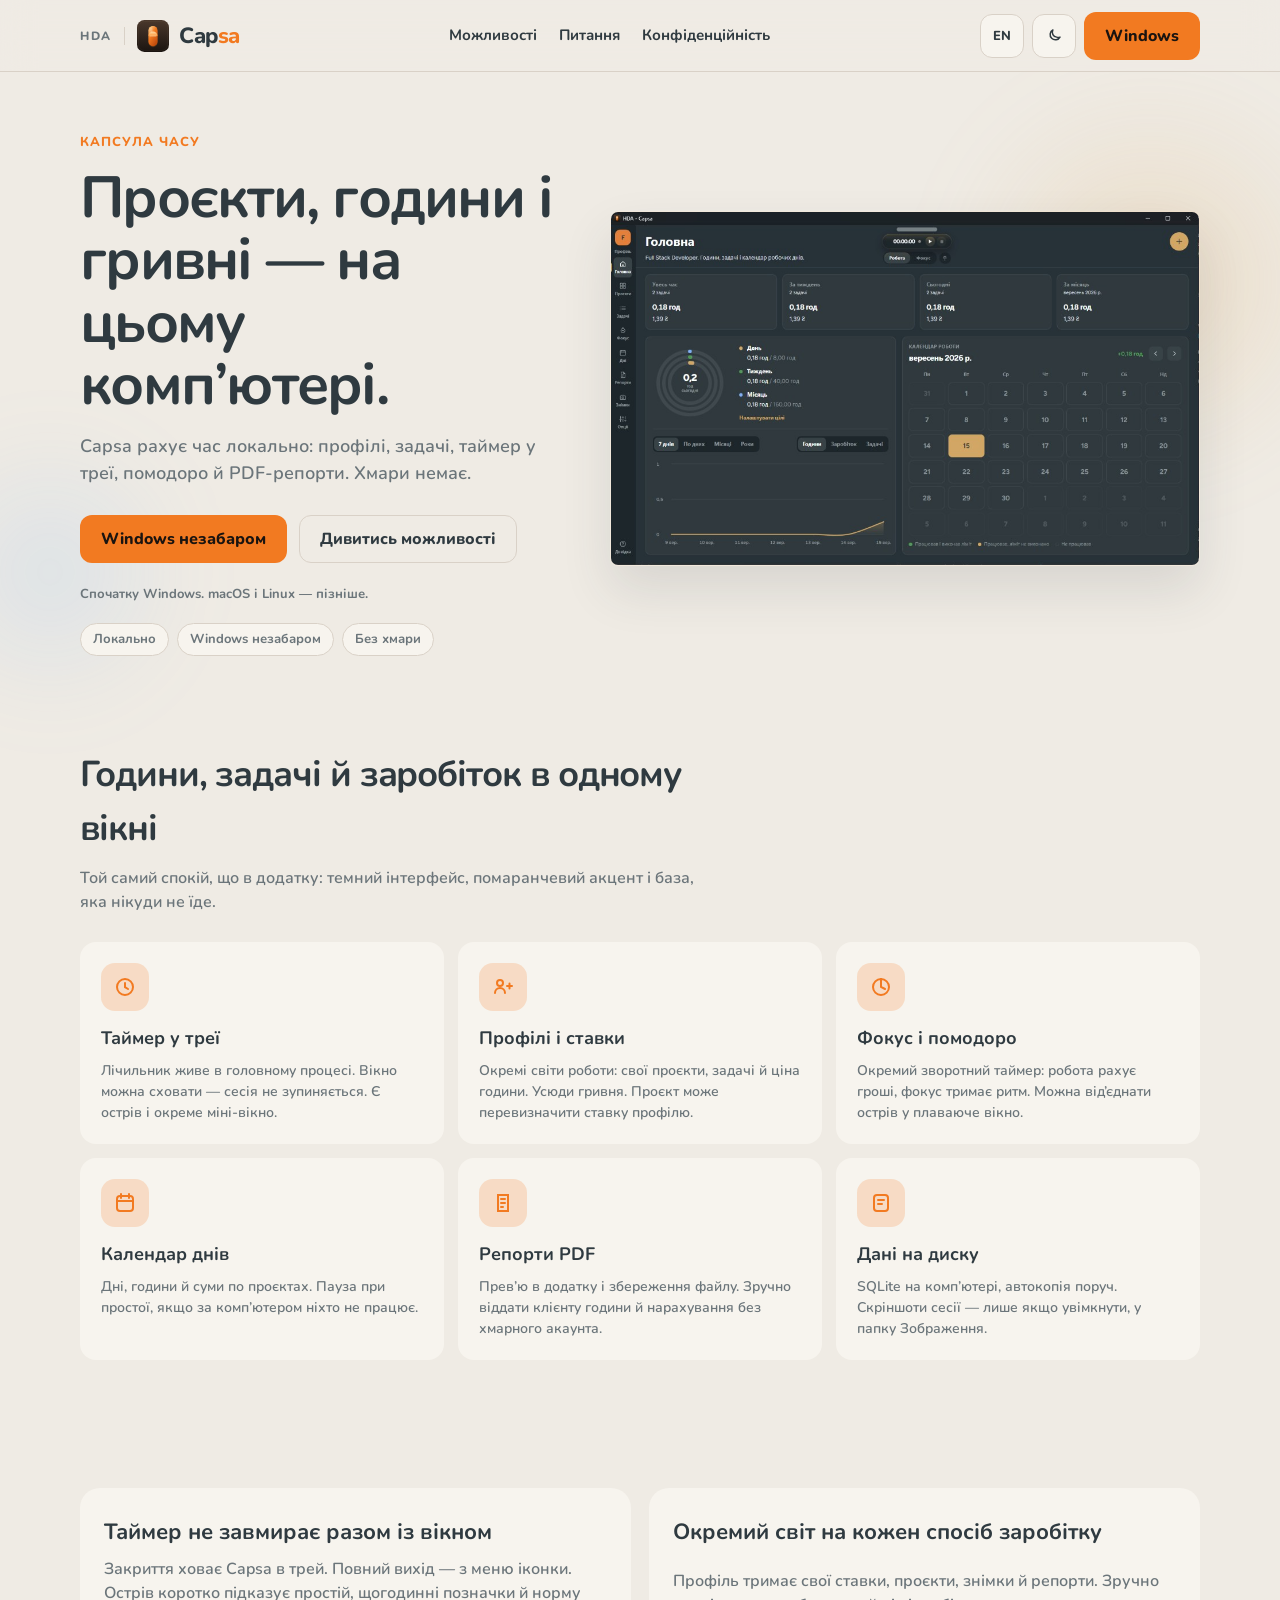
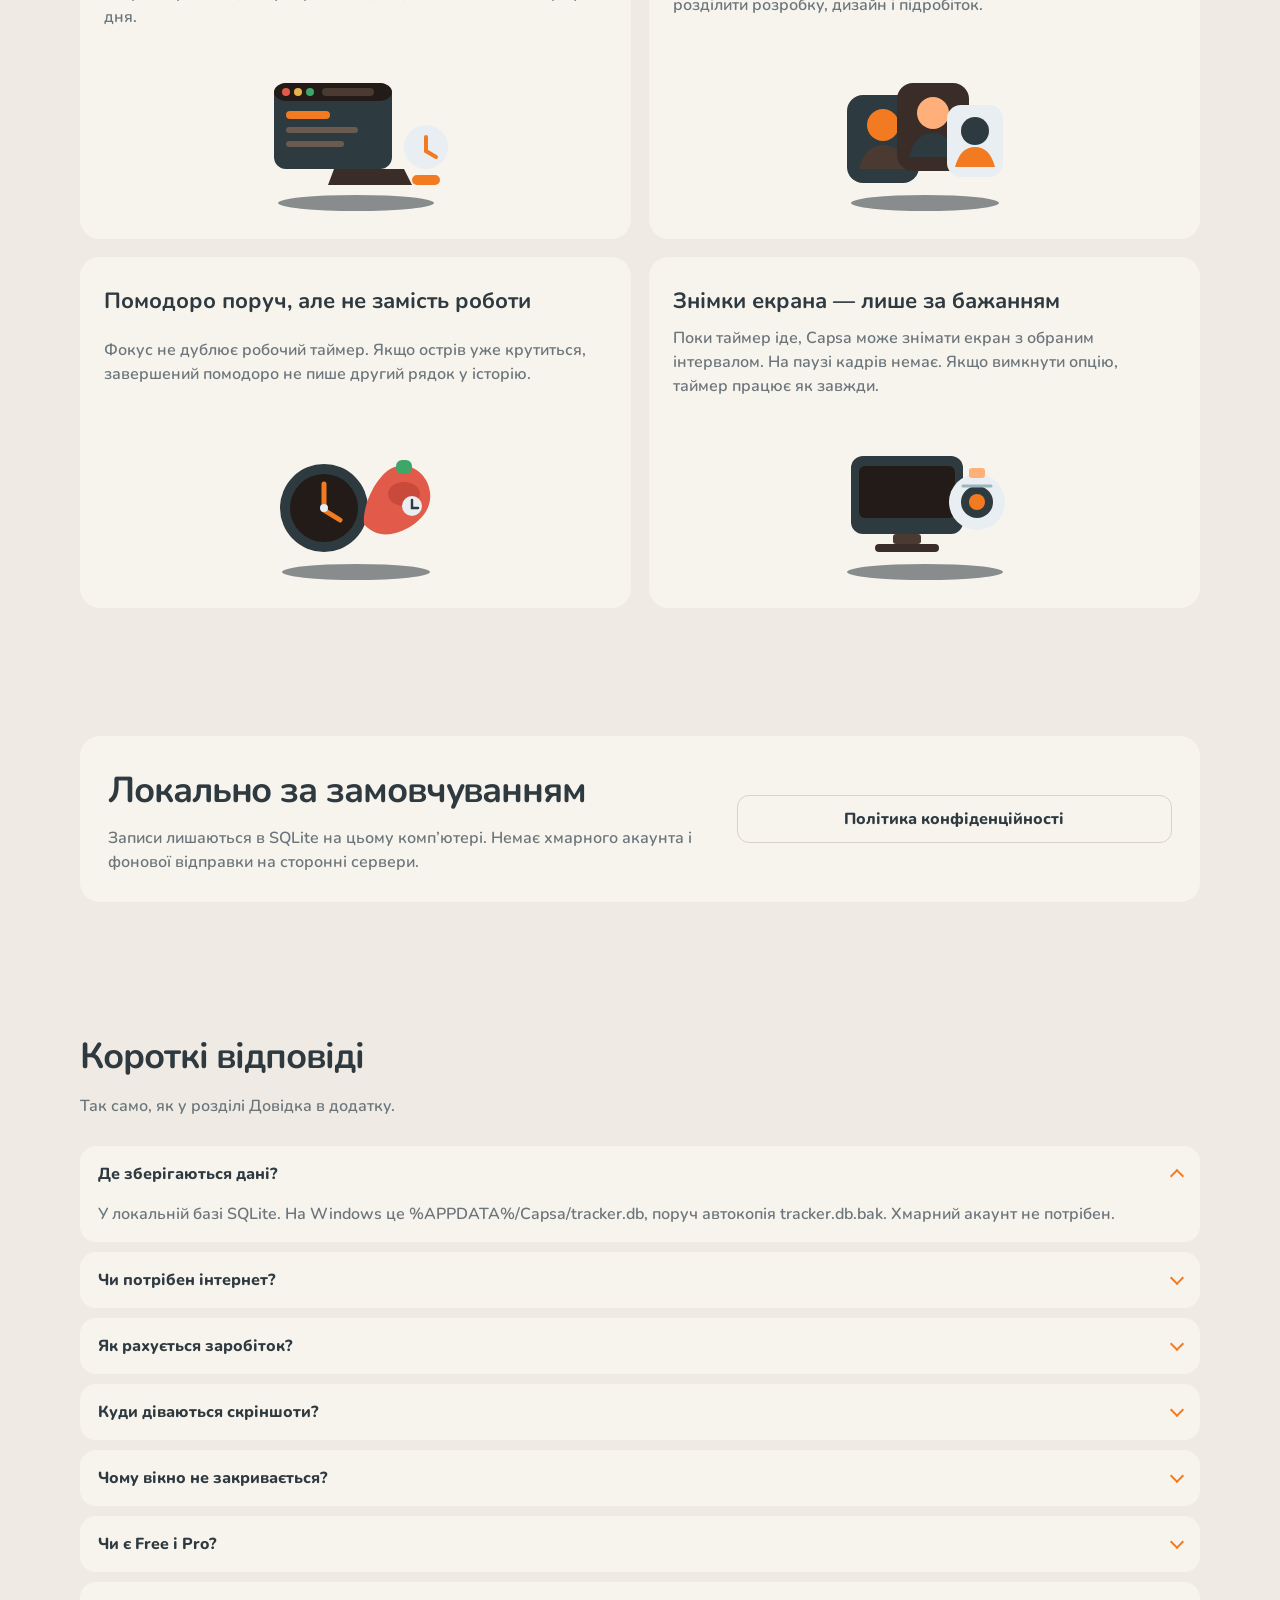
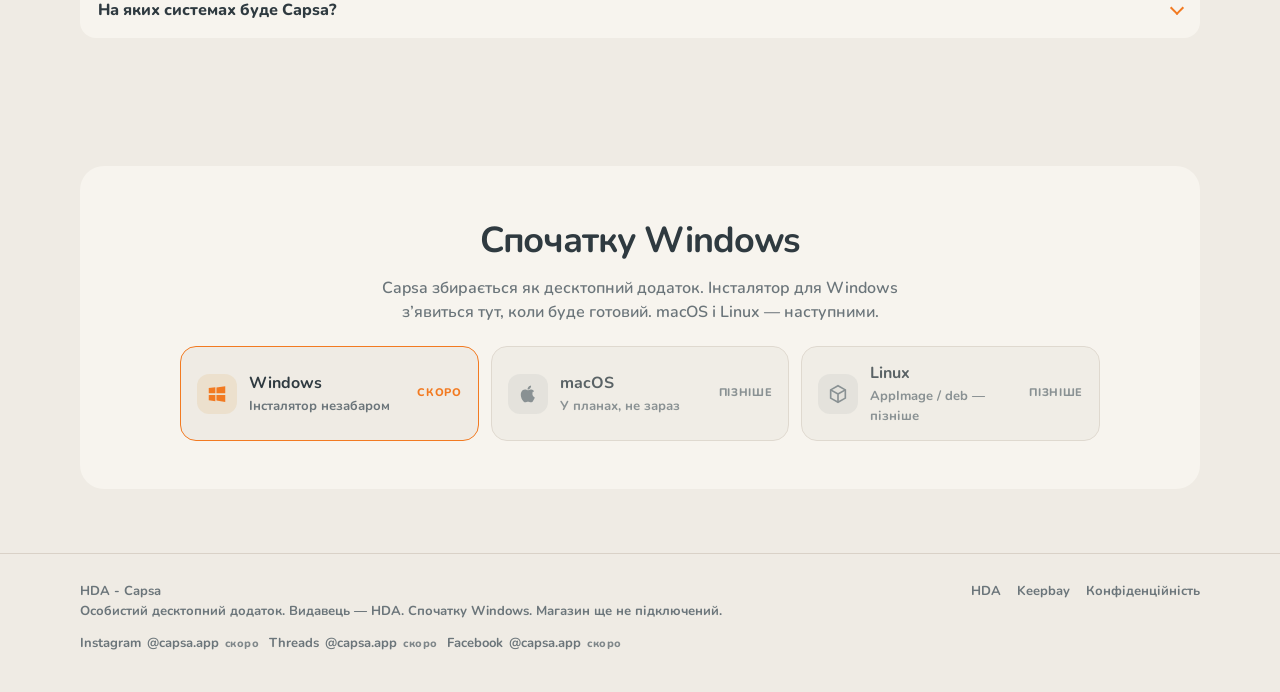
==== commit 42961e65: "update seo" ====
--- a/capsa/index.html
+++ b/capsa/index.html
@@ -8,14 +8,37 @@
       name="description"
       content="HDA - Capsa — локальний десктопний трекер проєктів, задач і заробітку. Дані лишаються на комп’ютері."
     />
+    <meta
+      name="keywords"
+      content="Capsa, трекер часу, time tracker, проєкти, заробіток, offline, Windows, HDA"
+    />
+    <meta name="author" content="HDA" />
+    <meta name="robots" content="index, follow" />
     <meta name="theme-color" content="#253139" />
-    <meta property="og:title" content="HDA - Capsa" />
+    <link rel="canonical" href="https://dmitryguzov.github.io/hda.github.io/capsa/" />
+    <meta property="og:site_name" content="HDA" />
+    <meta property="og:locale" content="uk_UA" />
+    <meta property="og:locale:alternate" content="en_US" />
+    <meta property="og:type" content="website" />
+    <meta property="og:url" content="https://dmitryguzov.github.io/hda.github.io/capsa/" />
+    <meta property="og:title" content="Capsa — капсула часу" />
     <meta
       property="og:description"
       content="Капсула часу: години, задачі й заробіток у гривнях. Без хмари."
     />
-    <meta property="og:type" content="website" />
+    <meta property="og:image" content="https://dmitryguzov.github.io/hda.github.io/assets/og-capsa.png" />
+    <meta property="og:image:width" content="1200" />
+    <meta property="og:image:height" content="630" />
+    <meta property="og:image:alt" content="Capsa — local time tracker" />
+    <meta name="twitter:card" content="summary_large_image" />
+    <meta name="twitter:title" content="Capsa — капсула часу" />
+    <meta
+      name="twitter:description"
+      content="Капсула часу: години, задачі й заробіток у гривнях. Без хмари."
+    />
+    <meta name="twitter:image" content="https://dmitryguzov.github.io/hda.github.io/assets/og-capsa.png" />
     <link rel="icon" href="../assets/capsa-mark.svg" type="image/svg+xml" />
+    <link rel="apple-touch-icon" href="../assets/apple-touch-capsa.png" />
     <link rel="preconnect" href="https://fonts.googleapis.com" />
     <link rel="preconnect" href="https://fonts.gstatic.com" crossorigin />
     <link
@@ -23,6 +46,24 @@
       rel="stylesheet"
     />
     <link rel="stylesheet" href="../css/style.css" />
+    <script type="application/ld+json">
+      {
+        "@context": "https://schema.org",
+        "@type": "SoftwareApplication",
+        "name": "Capsa",
+        "applicationCategory": "BusinessApplication",
+        "operatingSystem": "Windows",
+        "description": "Local desktop tracker for projects, tasks, and earnings. Data stays on this computer.",
+        "url": "https://dmitryguzov.github.io/hda.github.io/capsa/",
+        "image": "https://dmitryguzov.github.io/hda.github.io/assets/og-capsa.png",
+        "author": { "@type": "Organization", "name": "HDA" },
+        "offers": {
+          "@type": "Offer",
+          "price": "0",
+          "priceCurrency": "USD"
+        }
+      }
+    </script>
   </head>
   <body class="page-v2 page-capsa" data-page="capsa">
     <a class="skip" href="#main">Skip</a>
@@ -378,6 +419,7 @@
         <div>
           <strong data-i18n="footer.copy">HDA - Capsa</strong>
           <div data-i18n="footer.note">Особистий десктопний додаток. Видавець — HDA. Спочатку Windows. Магазин ще не підключений.</div>
+          <nav class="social-links social-links-footer" data-social="capsa" aria-label="Capsa"></nav>
         </div>
         <div class="footer-links">
           <a href="../index.html">HDA</a>
--- a/css/style.css
+++ b/css/style.css
@@ -1811,6 +1811,97 @@
   gap: 16px;
 }
 
+.social-panel {
+  margin-top: 28px;
+  padding: 28px 0 8px;
+  border-top: 1px solid var(--border);
+}
+
+.social-panel h2 {
+  margin: 0 0 8px;
+  font-size: clamp(22px, 3vw, 28px);
+}
+
+.social-panel > p {
+  margin: 0 0 22px;
+  color: var(--muted);
+  font-weight: 700;
+  max-width: 52ch;
+}
+
+.social-brands {
+  display: grid;
+  gap: 20px;
+  grid-template-columns: repeat(auto-fit, minmax(200px, 1fr));
+}
+
+.social-brand strong {
+  display: block;
+  margin-bottom: 10px;
+  color: var(--on-surface);
+  font-size: 14px;
+  letter-spacing: 0.02em;
+}
+
+.social-links {
+  display: flex;
+  flex-wrap: wrap;
+  gap: 8px 10px;
+  align-items: center;
+}
+
+.social-links-footer {
+  margin-top: 14px;
+}
+
+.social-link {
+  display: inline-flex;
+  align-items: baseline;
+  gap: 6px;
+  padding: 0;
+  border: 0;
+  background: none;
+  color: var(--on-surface);
+  text-decoration: none;
+  font: inherit;
+  font-size: 13px;
+  font-weight: 700;
+  line-height: 1.3;
+}
+
+.social-link:hover,
+.social-link:focus-visible {
+  color: var(--gold);
+}
+
+.social-link .social-network {
+  color: inherit;
+}
+
+.social-link .social-handle {
+  color: var(--muted);
+  font-weight: 700;
+}
+
+.social-link .social-soon {
+  color: var(--muted);
+  font-size: 11px;
+  font-weight: 800;
+  text-transform: lowercase;
+  letter-spacing: 0.04em;
+  opacity: 0.85;
+}
+
+.social-link.is-soon {
+  color: var(--muted);
+  cursor: default;
+  pointer-events: none;
+}
+
+.social-link.is-soon .social-network {
+  color: var(--muted);
+}
+
 .legal {
   padding: 40px 0 80px;
 }
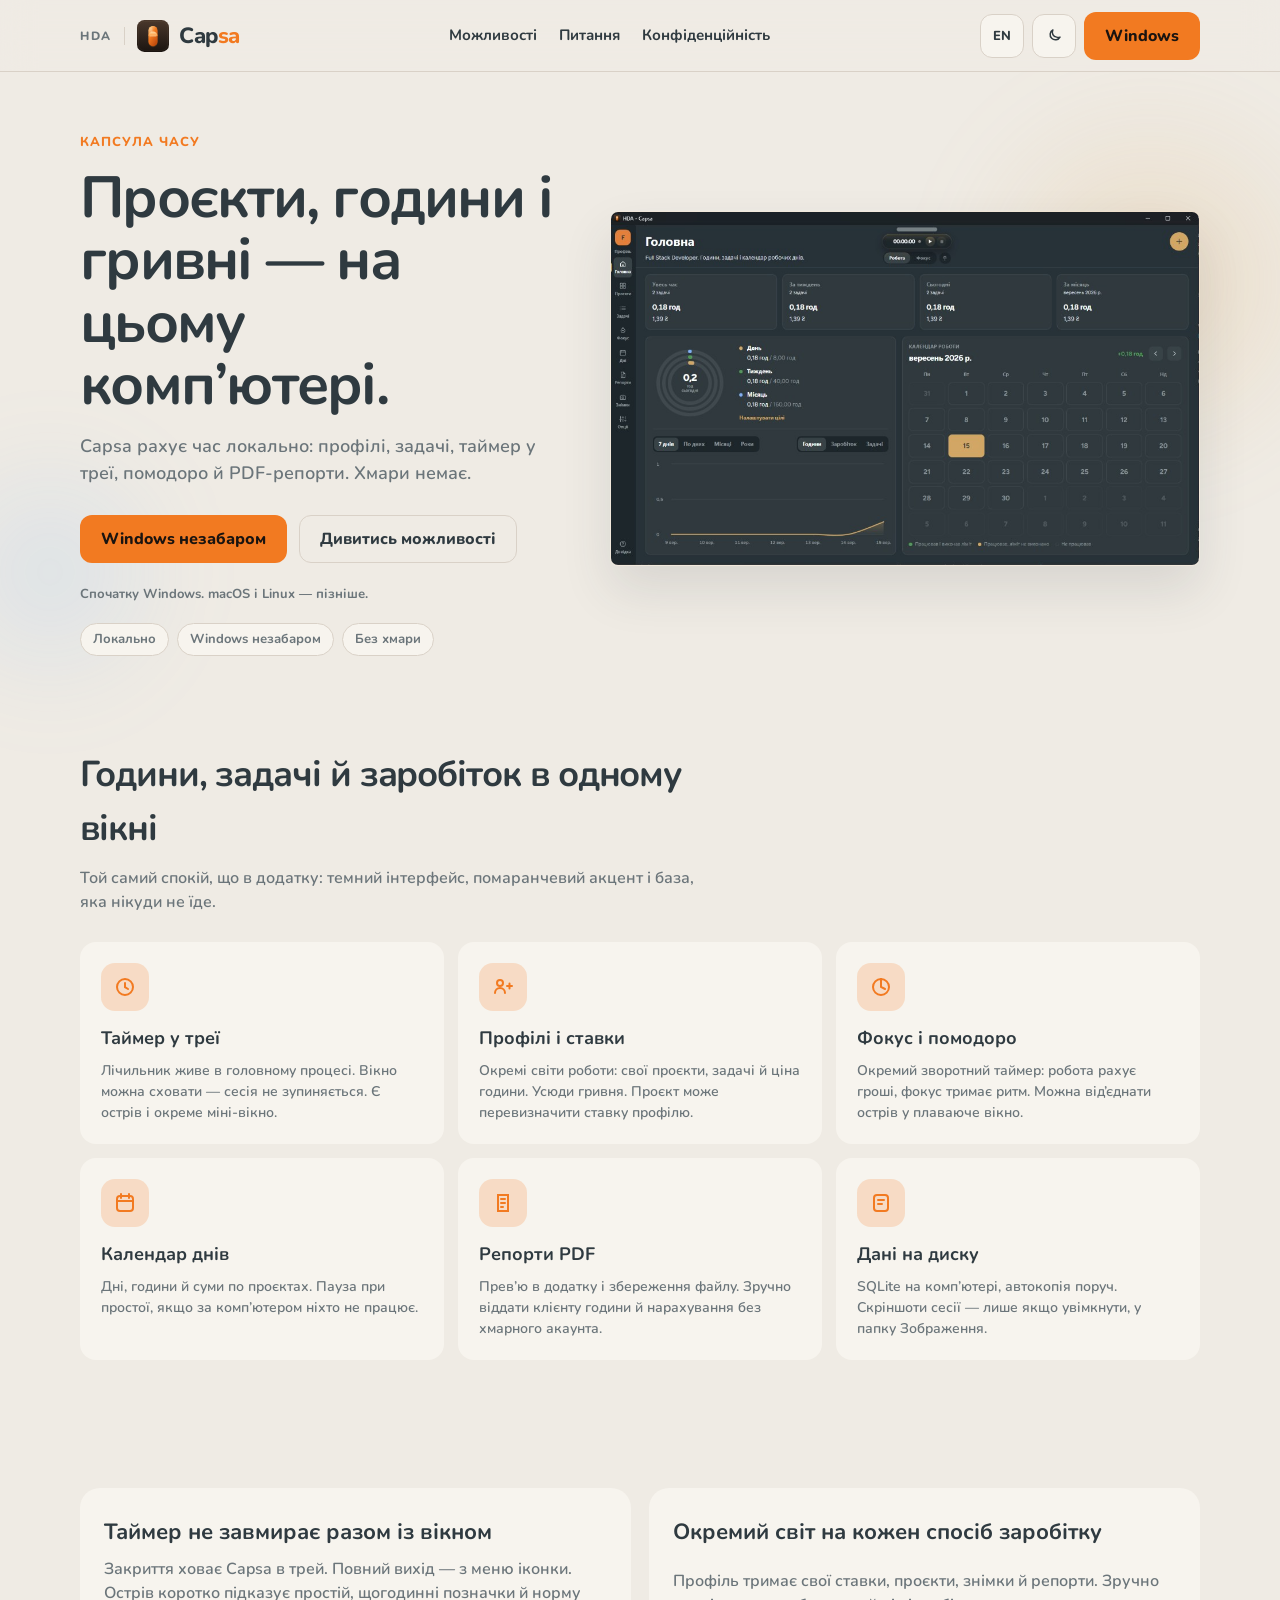
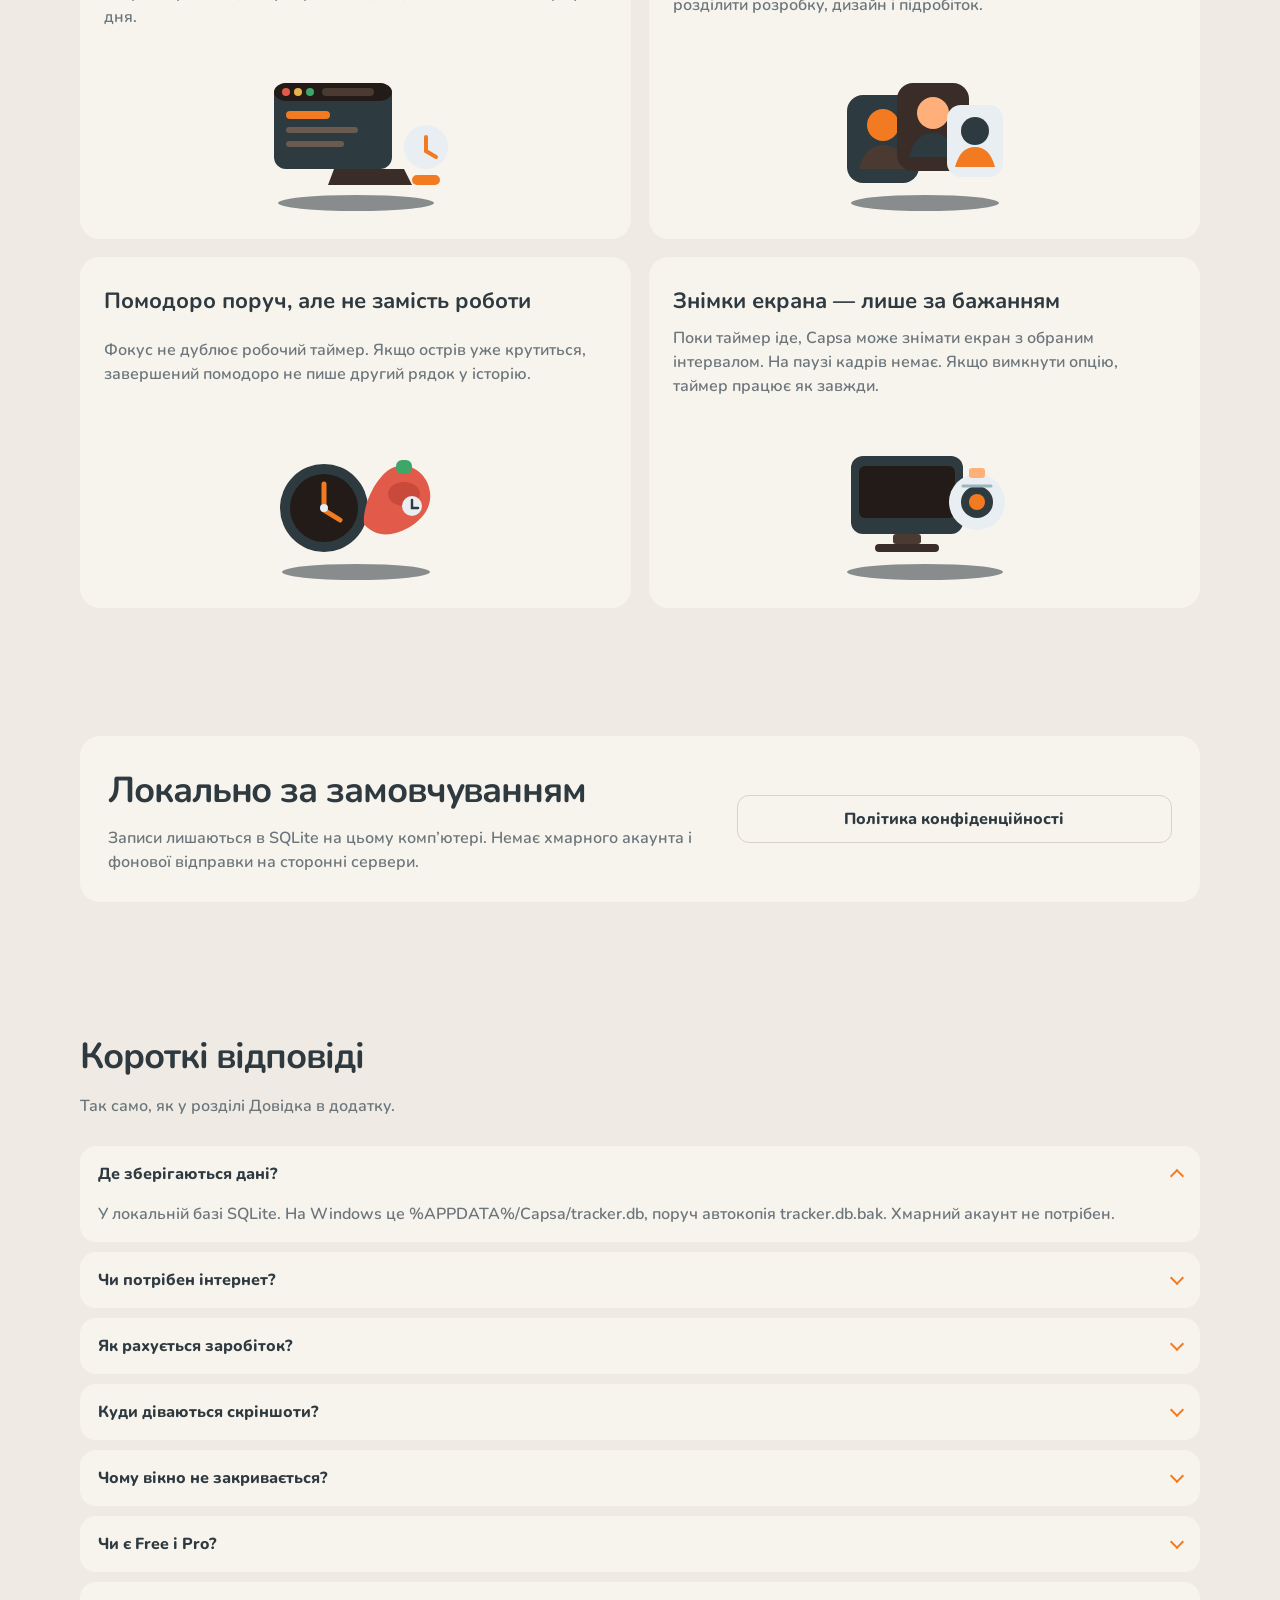
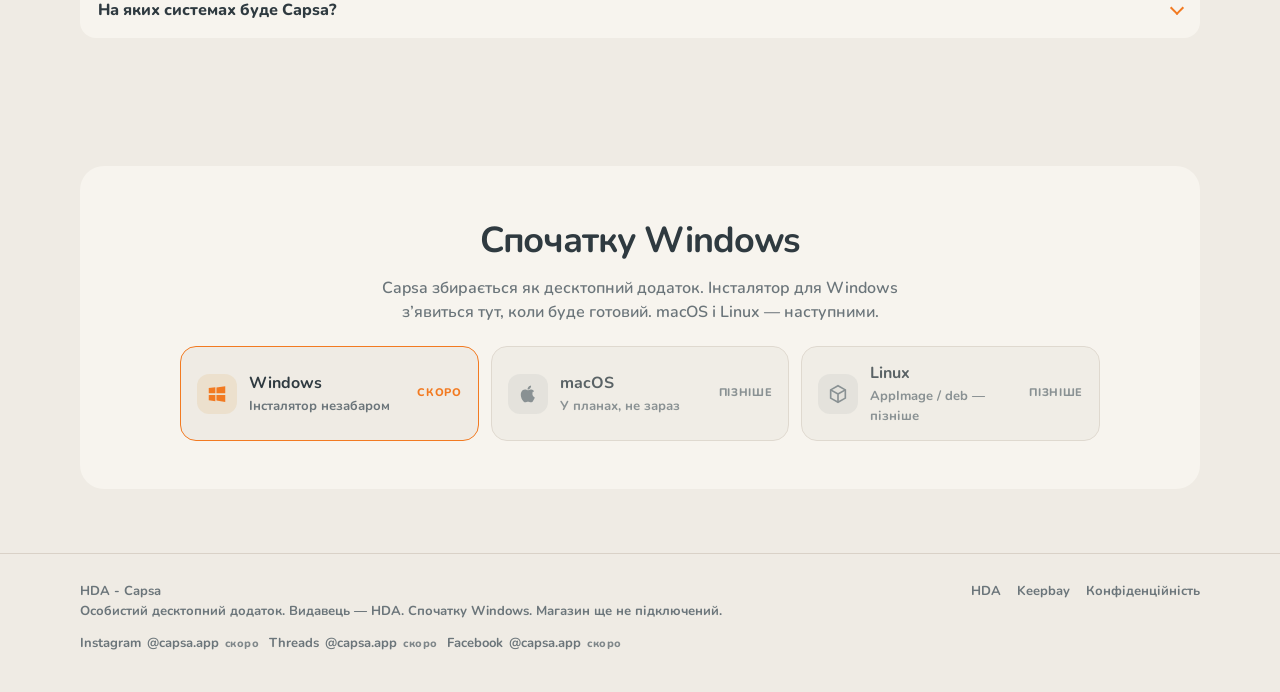
==== commit 7f4dc7ae: "update logo" ====
--- a/capsa/index.html
+++ b/capsa/index.html
@@ -13,7 +13,7 @@
       content="Capsa, трекер часу, time tracker, проєкти, заробіток, offline, Windows, HDA"
     />
     <meta name="author" content="HDA" />
-    <meta name="robots" content="index, follow" />
+    <meta name="robots" content="noindex, nofollow" />
     <meta name="theme-color" content="#253139" />
     <link rel="canonical" href="https://dmitryguzov.github.io/hda.github.io/capsa/" />
     <meta property="og:site_name" content="HDA" />
@@ -37,6 +37,8 @@
       content="Капсула часу: години, задачі й заробіток у гривнях. Без хмари."
     />
     <meta name="twitter:image" content="https://dmitryguzov.github.io/hda.github.io/assets/og-capsa.png" />
+    <link rel="icon" href="../assets/favicon-capsa.png" type="image/png" sizes="32x32" />
+    <link rel="icon" href="../assets/favicon-capsa-16.png" type="image/png" sizes="16x16" />
     <link rel="icon" href="../assets/capsa-mark.svg" type="image/svg+xml" />
     <link rel="apple-touch-icon" href="../assets/apple-touch-capsa.png" />
     <link rel="preconnect" href="https://fonts.googleapis.com" />
--- a/css/style.css
+++ b/css/style.css
@@ -2347,20 +2347,6 @@
   }
 }
 
-.brand img {
-  animation: mark-tilt 7s ease-in-out infinite;
-}
-
-@keyframes mark-tilt {
-  0%,
-  100% {
-    transform: rotate(0deg);
-  }
-  50% {
-    transform: rotate(-8deg);
-  }
-}
-
 .btn-shine {
   position: relative;
   overflow: hidden;
@@ -2673,7 +2659,6 @@
   .desk-float,
   .mock-photo img,
   .pulse,
-  .brand img,
   .btn-shine::after,
   .badge-shine::after,
   .plan.pro,
